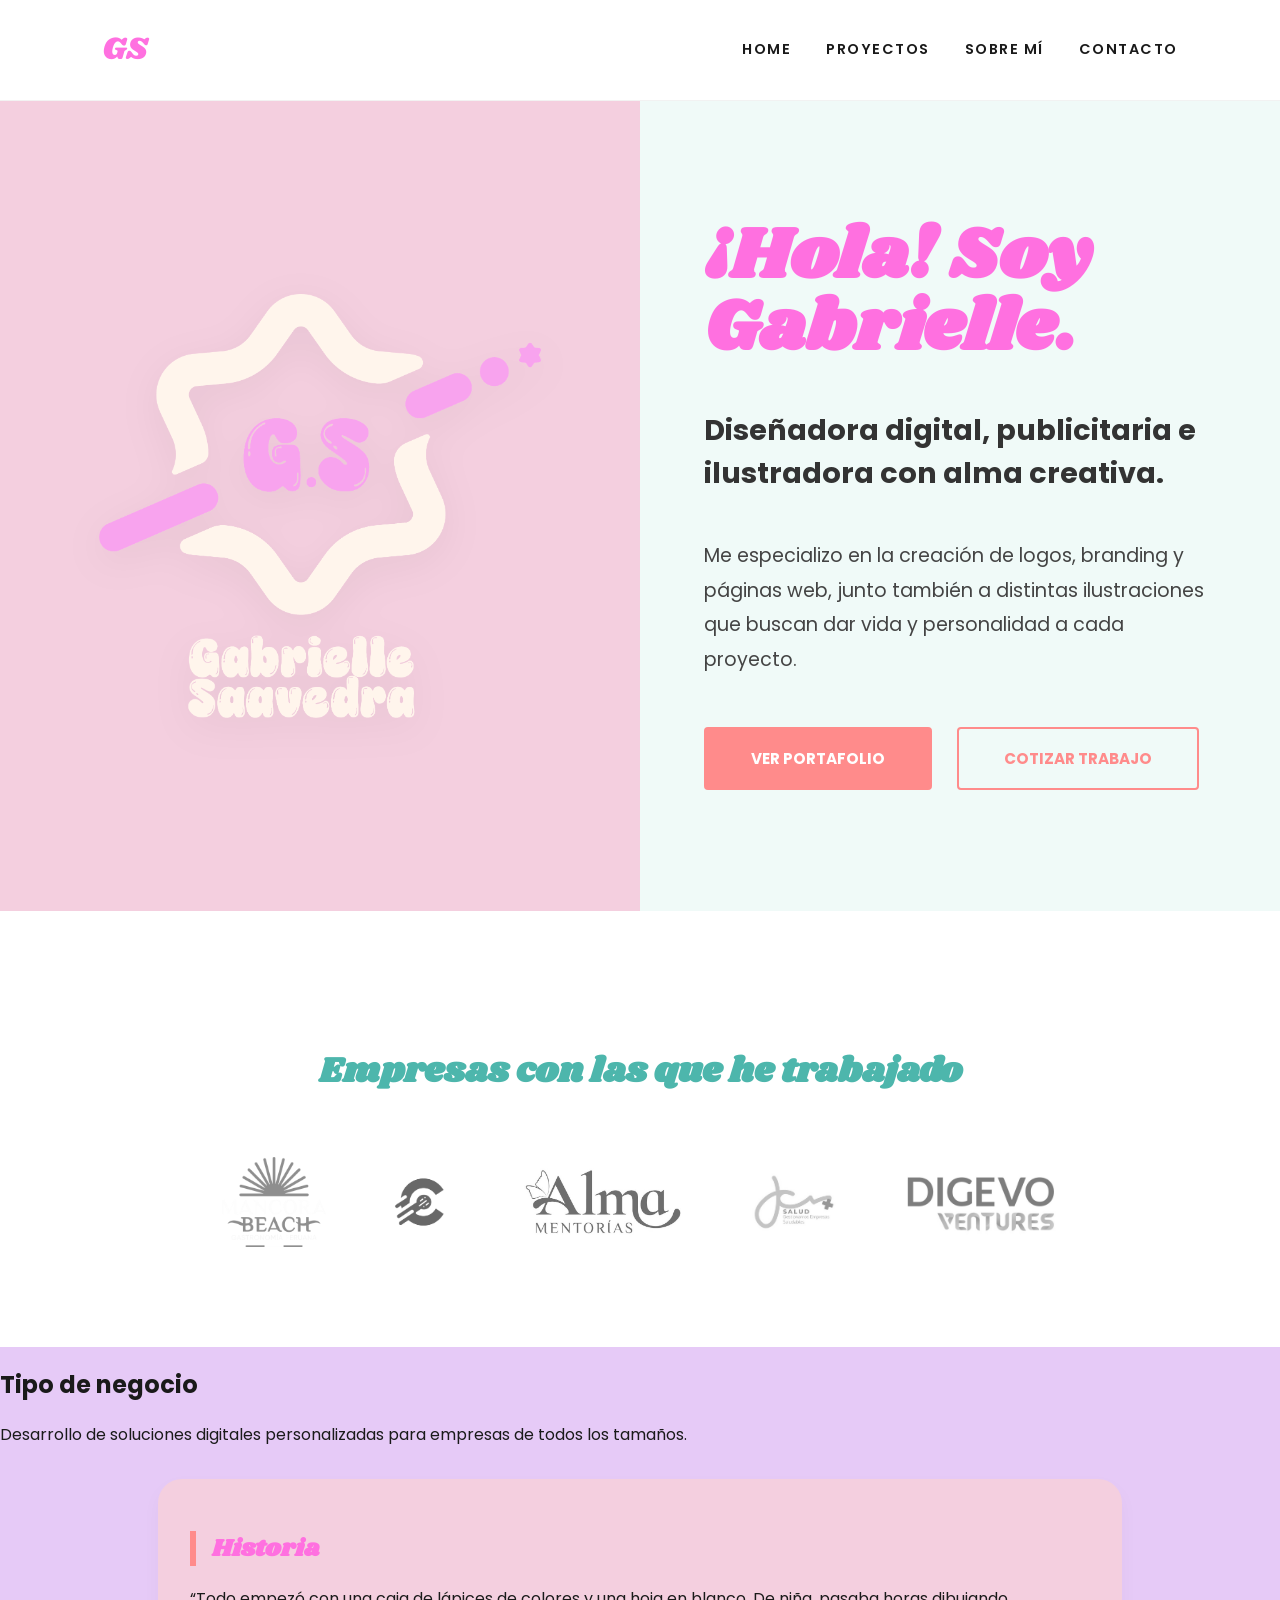
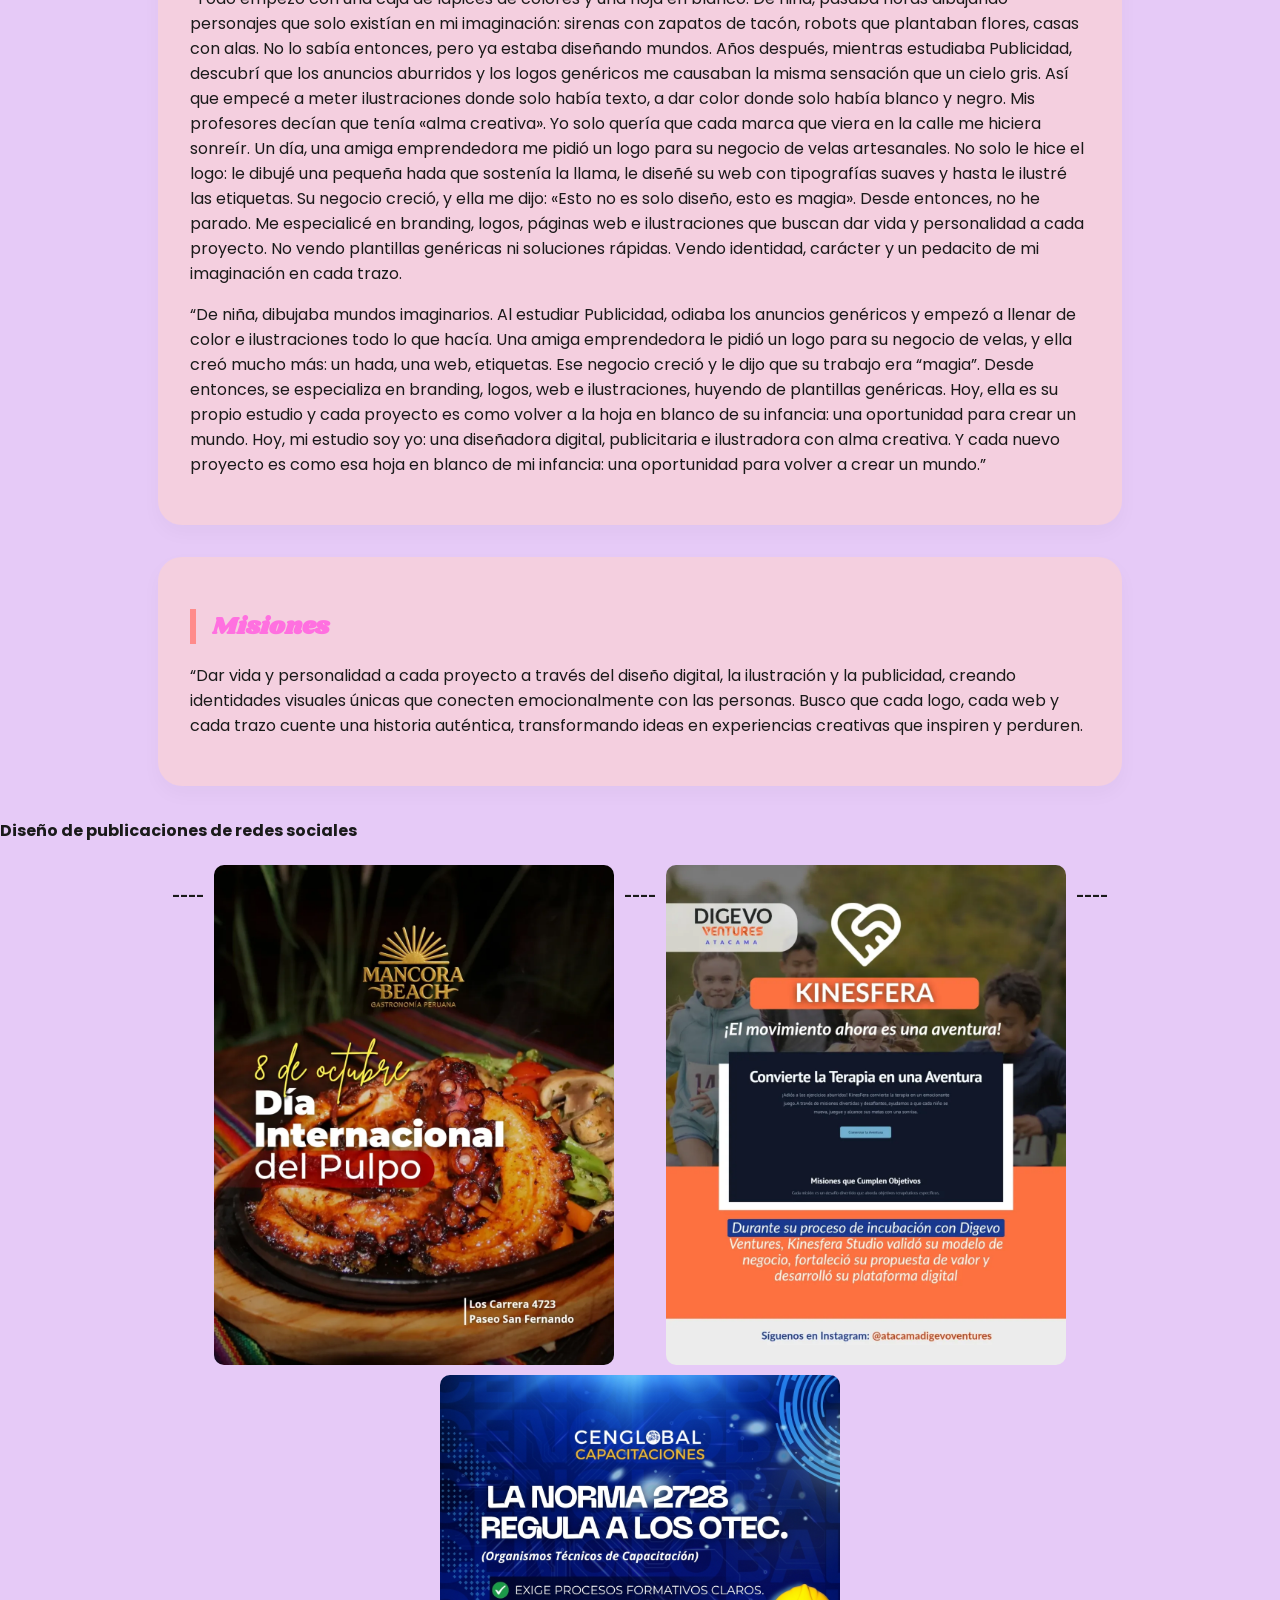
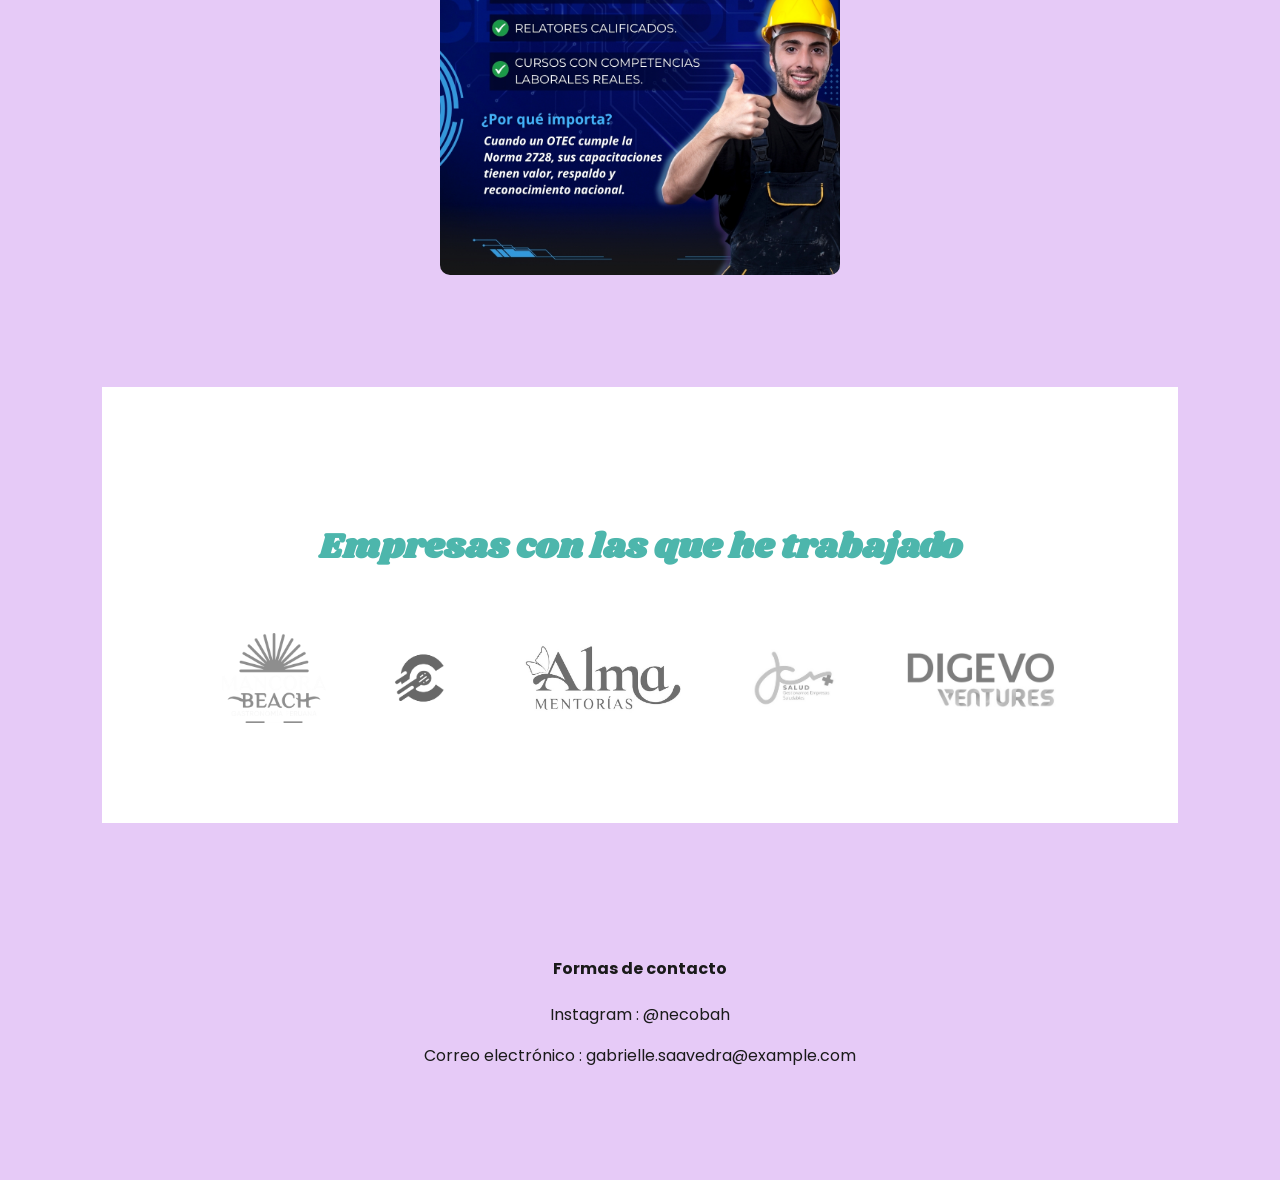
==== Pagina web Gabrielle/index.html @ b195f693 "Update index.html for portfolio website" ====
<!DOCTYPE html>
<html lang="es">
<head>
    <meta charset="UTF-8"> <meta name="viewport" content="width=device-width, initial-scale=1.0"> <title>Gabrielle Saavedra | Portfolio Profesional</title>
    <link href="https://fonts.googleapis.com/css2?family=Poppins:wght@300;400;600;700&family=Shrikhand&display=swap" rel="stylesheet">
    <link rel="stylesheet" href="style.css"> </head>
<body>

    <nav> <div style="font-family: 'Shrikhand'; font-size: 2rem; color: var(--rosa-fuerte);">GS</div>
        <ul class="nav-links"> <li><a href="#">Home</a></li>
            <li><a href="#">Proyectos</a></li>
            <li><a href="#">Sobre mí</a></li>
            <li><a href="#">Contacto</a></li>
        </ul>
    </nav>

    <section class="hero"> <div class="hero-image">
            <img src="logo gabrielle.png" alt="Logo Gabrielle Saavedra">
        </div>
        <div class="hero-text">
            <h1>¡Hola! Soy Gabrielle.</h1>
            <h2>Diseñadora digital, publicitaria e ilustradora con alma creativa.</h2>
            <p>
                Me especializo en la creación de logos, branding y páginas web, junto también a distintas ilustraciones que buscan dar vida y personalidad a cada proyecto.
            </p>
            <div class="btn-group"> <a href="#" class="btn btn-primary">Ver Portafolio</a>
                <a href="#" class="btn btn-secondary">Cotizar Trabajo</a>
            </div>
        </div>
    </section>

    <section class="partners"> <h3>Empresas con las que he trabajado</h3>
        <div class="partners-grid">
            <img src="gastro peru.png" alt="Gastro Perú">
            <img src="c.png" alt="Logo C">
            <img src="alma.jpg" alt="Alma Mentorías">
            
            <img src="jcm.jpg" alt="JCM Salud">
            <img src="digevo.jpg" alt="Digevo Ventures">
        </div>
    </section>

</body>

<header> <section class="banner">

        <h1>Tipo de negocio</h1>

        <p>Desarrollo de soluciones digitales personalizadas para empresas de todos los tamaños.</p>

    </section>
<main> <section class="contenido">

        <article class="Historia"> <h2>Historia</h2>

            <p>“Todo empezó con una caja de lápices de colores y una hoja en blanco. De niña, pasaba horas dibujando personajes que solo existían en mi imaginación: sirenas con zapatos de tacón, robots que plantaban flores, casas con alas. No lo sabía entonces, pero ya estaba diseñando mundos.
            Años después, mientras estudiaba Publicidad, descubrí que los anuncios aburridos y los logos genéricos me causaban la misma sensación que un cielo gris. Así que empecé a meter ilustraciones donde solo había texto, a dar color donde solo había blanco y negro. Mis profesores decían que tenía «alma creativa». Yo solo quería que cada marca que viera en la calle me hiciera sonreír.
            Un día, una amiga emprendedora me pidió un logo para su negocio de velas artesanales. No solo le hice el logo: le dibujé una pequeña hada que sostenía la llama, le diseñé su web con tipografías suaves y hasta le ilustré las etiquetas. Su negocio creció, y ella me dijo: «Esto no es solo diseño, esto es magia».
            Desde entonces, no he parado. Me especialicé en branding, logos, páginas web e ilustraciones que buscan dar vida y personalidad a cada proyecto. No vendo plantillas genéricas ni soluciones rápidas. Vendo identidad, carácter y un pedacito de mi imaginación en cada trazo.
            <p>“De niña, dibujaba mundos imaginarios. Al estudiar Publicidad, odiaba los anuncios genéricos y empezó a llenar de color e ilustraciones todo lo que hacía. Una amiga emprendedora le pidió un logo para su negocio de velas, y ella creó mucho más: un hada, una web, etiquetas. Ese negocio creció y le dijo que su trabajo era “magia”. Desde entonces, se especializa en branding, logos, web e ilustraciones, huyendo de plantillas genéricas. Hoy, ella es su propio estudio y cada proyecto es como volver a la hoja en blanco de su infancia: una oportunidad para crear un mundo.
            Hoy, mi estudio soy yo: una diseñadora digital, publicitaria e ilustradora con alma creativa. Y cada nuevo proyecto es como esa hoja en blanco de mi infancia: una oportunidad para volver a crear un mundo.”</p>


        </article>

        <article class="mision"> <h2>Misiones</h2>

            <p>“Dar vida y personalidad a cada proyecto a través del diseño digital, la ilustración y la publicidad, creando identidades visuales únicas que conecten emocionalmente con las personas. Busco que cada logo, cada web y cada trazo cuente una historia auténtica, transformando ideas en experiencias creativas que inspiren y perduren.</p>

        </article>

    </section>
    
</header>

<main> <section class="productos">
            <h4>Diseño de publicaciones de redes sociales</h4>
        <section class="logos"> <h5>----</h5>
            <img src="Pulpo.jpg" alt="promocion de pulpo">
            <h5>----</h5>
            <img src="kinesfera.jpg" alt="motivar al movimeinto fisico  ">
            <h5>----</h5>
            <img src="norma 27 28.jpg" alt="lña norma 27 28 regula a los OTC">
        </section>

</main>

<footer> <section class="partners"> <h3>Empresas con las que he trabajado</h3>
        <div class="partners-grid">
            <img src="gastro peru.png" alt="Gastro Perú">
            <img src="c.png" alt="Logo C">
            <img src="alma.jpg" alt="Alma Mentorías">
            
            <img src="jcm.jpg" alt="JCM Salud">
            <img src="digevo.jpg" alt="Digevo Ventures">
        </div>
    </section>

</main>


<footer> <section class="Contactos">

        <h4>Formas de contacto</h4>

        <p>Instagram : @necobah</p>

        <p>Correo electrónico : gabrielle.saavedra@example.com</p>
    </section>
</footer>
</html>
---- Pagina web Gabrielle/style.css ----
:root {
    /* Variables para los colores del sitio. Se usan para no andar copiando y pegando el código HEX a cada rato */
    --rosa-fondo-logo: #f4cfdf; 
    --menta-fondo-texto: #f0faf8; 
    --rosa-fuerte: #ff70e0;
    --coral-boton: #ff8b8b;
    --texto-principal: #1a1a1a;
}

body {
    font-family: 'Poppins', sans-serif;
    margin: 0; /* Limpia los espacios que el navegador mete por defecto en los bordes */
    padding: 0;
    background-color: hsl(277 73 88); /* Color base de la página (un lila suave) */
    color: var(--texto-principal);
    overflow-x: hidden; /* Evita que aparezca la barra de desplazamiento horizontal si algo se desborda */
}

nav {
    display: flex;
    justify-content: space-between; /* Separa el logo de los links (uno a cada punta) */
    align-items: center;
    padding: 25px 8%;
    background-color: white;
    position: sticky; /* Hace que el menú se quede fijo arriba aunque se haga scroll */
    top: 0;
    z-index: 1000; /* Prioridad alta para que el menú siempre esté al frente */
    border-bottom: 1px solid rgba(0,0,0,0.05); /* Línea muy finita para marcar el final del menú */
}

.nav-links {
    display: flex;
    gap: 35px; /* Espacio entre cada opción del menú */
    list-style: none; /* Quita los círculos de la lista */
    font-size: 0.9rem;
    font-weight: 600;
    text-transform: uppercase; /* Todo en mayúsculas para que resalte más */
    letter-spacing: 1.5px;
}

.nav-links a {
    text-decoration: none; /* Quita el subrayado azul típico de los enlaces */
    color: var(--texto-principal);
    transition: 0.3s; /* Tiempo de respuesta para que el cambio de color sea fluido */
}

.nav-links a:hover {
    color: var(--rosa-fuerte); /* Cambio de color cuando se pasa el cursor encima */
}

/* --- SECCIÓN HERO (PORTADA PRINCIPAL) --- */
.hero {
    display: grid;
    grid-template-columns: 1fr 1fr; /* Divide la pantalla en dos columnas exactas */
    min-height: 90vh; /* Ocupa casi todo el alto de la pantalla */
    align-items: stretch;
}

.hero-image {
    background-color: var(--rosa-fondo-logo);
    display: flex;
    justify-content: center;
    align-items: center;
    padding: 60px;
}

.hero-image img {
    width: 85%;
    max-width: 650px; 
    height: auto;
    filter: drop-shadow(0 10px 20px rgba(0,0,0,0.05)); /* Sombra para que la imagen no se vea plana */
    animation: heroSlide 1.5s ease-out; /* Llama a la animación de entrada definida abajo */
}

.hero-text {
    padding: 100px 10%; 
    background-color: var(--menta-fondo-texto);
    display: flex;
    flex-direction: column;
    justify-content: center; /* Centrado vertical del texto de presentación */
}

.hero-text h1 {
    font-family: 'Shrikhand', cursive;
    color: var(--rosa-fuerte);
    font-size: 4.5rem; 
    margin: 0 0 20px 0;
    line-height: 1;
}

.hero-text h2 {
    font-size: 1.8rem;
    font-weight: 700;
    margin-bottom: 25px;
    color: #333;
}

.hero-text p {
    font-size: 1.2rem;
    line-height: 1.8; /* Mejora la lectura dejando más espacio entre renglones */
    color: #444;
    margin-bottom: 50px;
}

/* --- ESTILOS DE LOS BOTONES --- */
.btn-group {
    display: flex;
    gap: 25px; /* Espaciado entre los botones de portafolio y cotización */
}

.btn {
    padding: 18px 45px;
    text-decoration: none;
    font-weight: 700;
    border-radius: 4px;
    transition: all 0.4s ease; /* Transición para que el efecto hover no sea brusco */
    text-transform: uppercase;
    font-size: 0.95rem;
    text-align: center;
}

.btn-primary {
    background-color: var(--coral-boton);
    color: white;
    border: 2px solid var(--coral-boton);
}

.btn-primary:hover {
    background-color: transparent; /* El fondo se quita al pasar el mouse */
    color: var(--coral-boton);
    transform: translateY(-5px); /* Pequeño desplazamiento hacia arriba */
}

.btn-secondary {
    border: 2px solid var(--coral-boton);
    color: var(--coral-boton);
}

.btn-secondary:hover {
    background-color: var(--coral-boton);
    color: white;
    transform: translateY(-5px);
}

/* --- SECCIÓN DE CLIENTES / PARTNERS --- */
.partners {
    padding: 100px 8%;
    background-color: white;
    text-align: center;
}

.partners h3 {
    font-family: 'Shrikhand', cursive;
    color: #4db6ac; 
    font-size: 2.2rem;
    margin-bottom: 60px;
}

.partners-grid {
    display: flex;
    justify-content: center;
    align-items: center;
    gap: 60px; 
    flex-wrap: wrap; /* Permite que los logos se acomoden si la pantalla se achica */
}

.partners-grid img {
    max-width: 180px; 
    max-height: 90px; 
    object-fit: contain; /* Evita que los logos se deformen al ajustar el tamaño */
    filter: grayscale(100%) opacity(0.6); /* Estilo minimalista en blanco y negro */
    transition: all 0.4s ease;
    mix-blend-mode: multiply; /* Ayuda a que el fondo blanco de los logos JPG desaparezca */
}

.partners-grid img:hover {
    filter: grayscale(0%) opacity(1); /* Muestra el color original del logo al pasar el mouse */
    transform: scale(1.1); /* Efecto de zoom ligero */
}

/* Definición de la animación de entrada para la imagen principal */
@keyframes heroSlide {
    from { opacity: 0; transform: translateX(-30px); }
    to { opacity: 1; transform: translateX(0); }
}

/* Ajustes de diseño para pantallas pequeñas (Tablets y Celulares) */
@media (max-width: 1100px) {
    .hero { 
        grid-template-columns: 1fr; /* Cambia a una sola columna */
    }
    .hero-text { 
        text-align: center; 
        padding: 80px 5%; 
        align-items: center; /* Centra todo el texto y botones en móvil */
    }
    .btn-group { 
        flex-direction: column; /* Apila los botones uno sobre otro */
        width: 100%; 
    }
}

main { 
    background-color: hsl(277 73 88);
}

.Historia, .mision {
    background-color: var(--rosa-fondo-logo); 
    border-radius: 24px;
    padding: 2rem;
    margin: 2rem auto;
    max-width: 900px;
    box-shadow: 0 8px 20px rgba(0,0,0,0.03);
}

.Historia h2, .mision h2 {
    font-family: 'Shrikhand', cursive;
    color: var(--rosa-fuerte);
    border-left: 6px solid var(--coral-boton); /* Marca visual al lado del título */
    padding-left: 1rem;
}

.logos {
  display: flex;
  gap: 10px;
  justify-content: center;
  flex-wrap: wrap; /* Asegura que la galería de trabajos sea responsiva */
}

.logos img {
  width: 400px;
  height: auto;
  border-radius: 10px;
}

footer {
  padding: 3rem 8%;
  margin-top: 4rem;
  text-align: center;
}
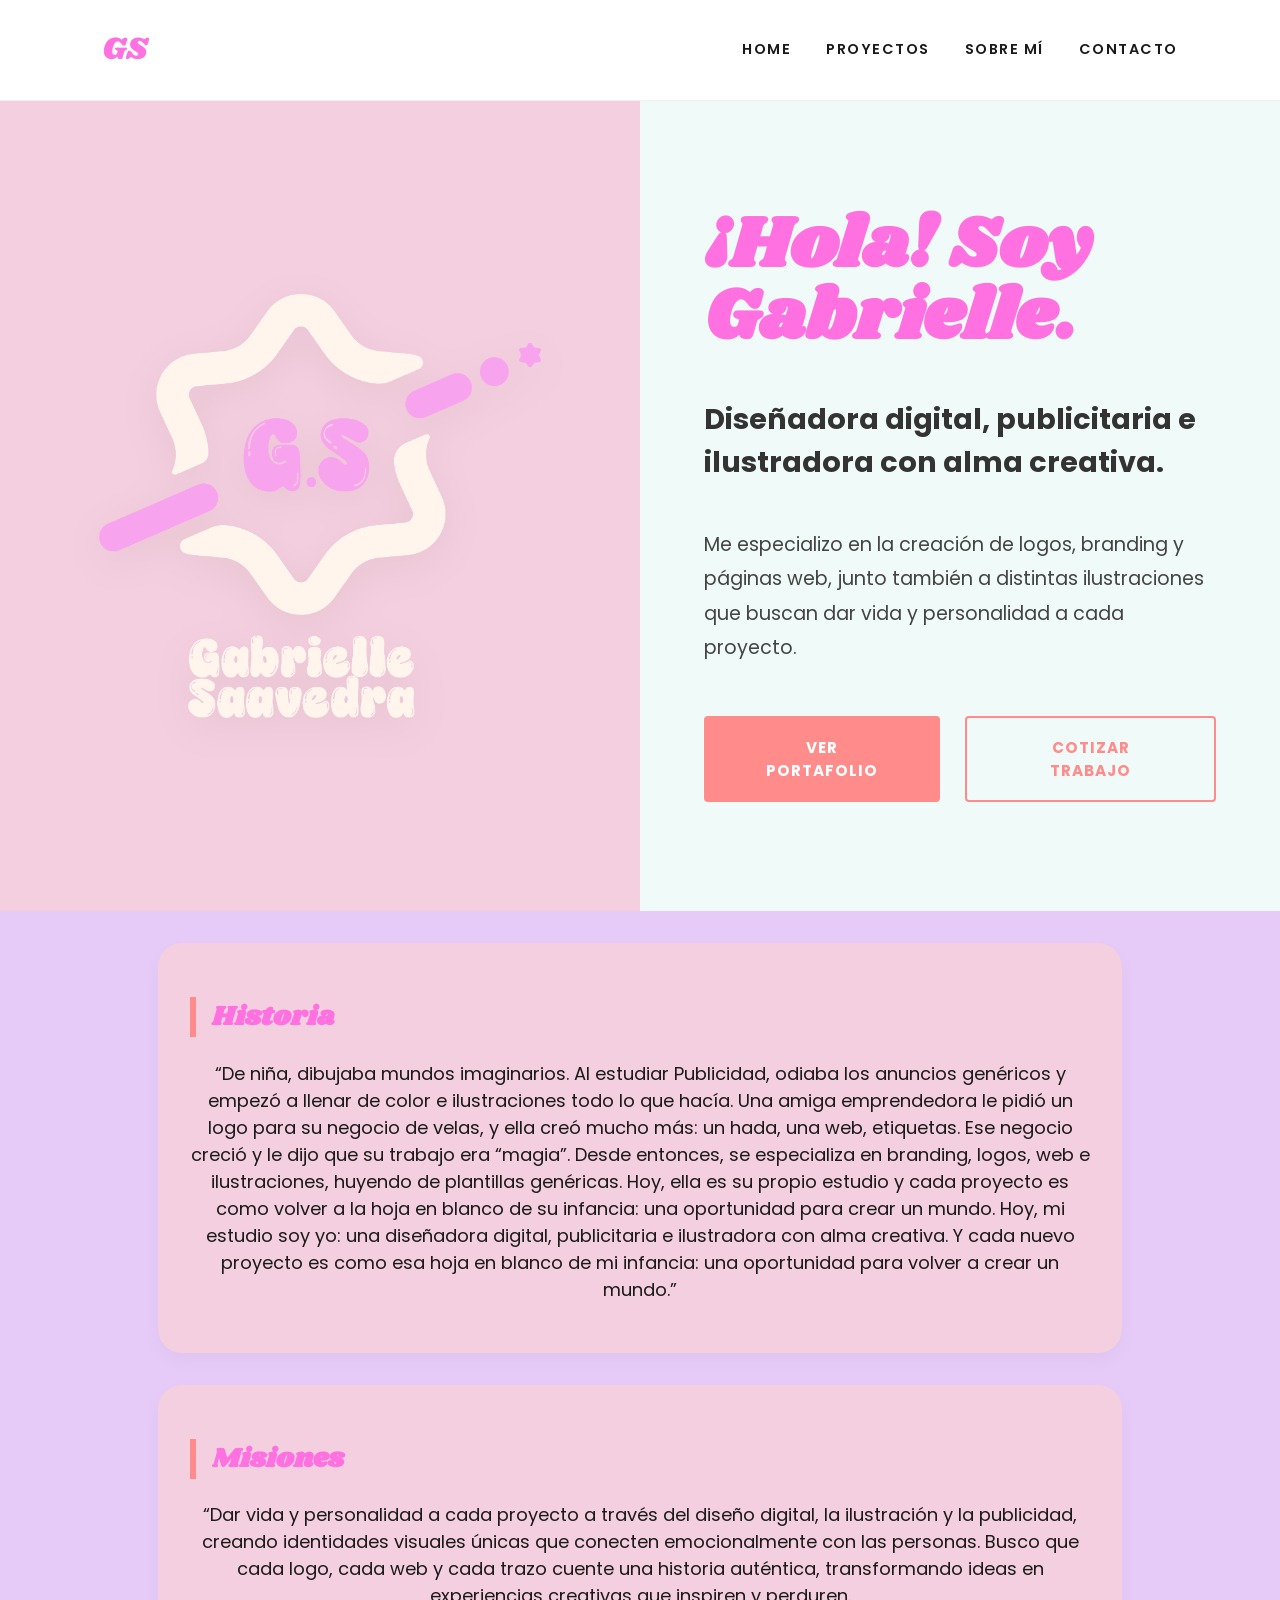
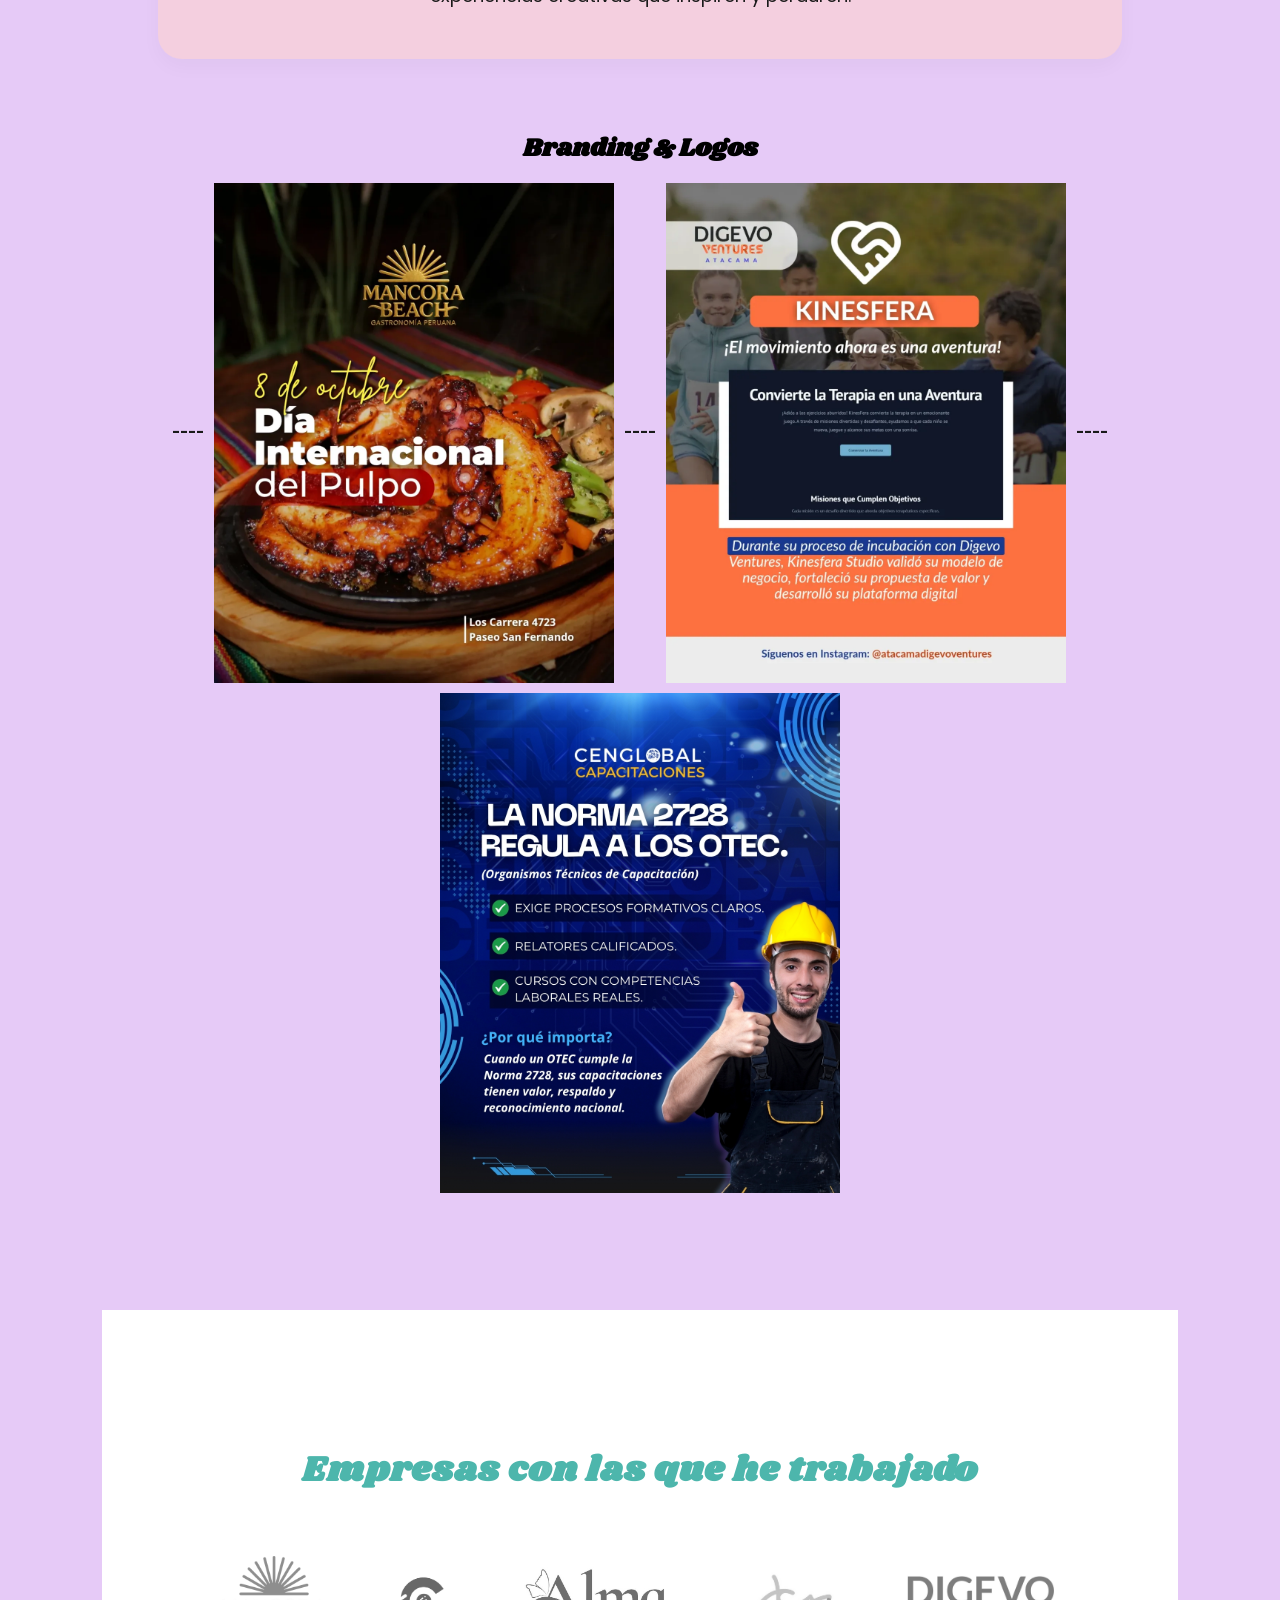
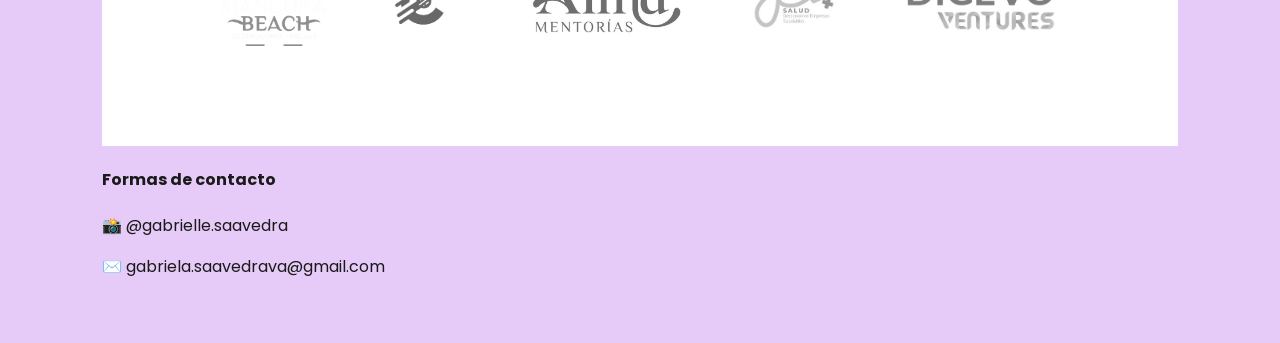
==== commit e00e6bd0: "Index bien enviado" ====
--- a/Pagina web Gabrielle/index.html
+++ b/Pagina web Gabrielle/index.html
@@ -1,20 +1,27 @@
 <!DOCTYPE html>
 <html lang="es">
 <head>
-    <meta charset="UTF-8"> <meta name="viewport" content="width=device-width, initial-scale=1.0"> <title>Gabrielle Saavedra | Portfolio Profesional</title>
+    <meta charset="UTF-8">
+    <meta name="viewport" content="width=device-width, initial-scale=1.0">
+    <title>Gabrielle Saavedra | Portfolio Profesional</title>
     <link href="https://fonts.googleapis.com/css2?family=Poppins:wght@300;400;600;700&family=Shrikhand&display=swap" rel="stylesheet">
-    <link rel="stylesheet" href="style.css"> </head>
+    <link rel="stylesheet" href="style.css">
+    
+</head>
 <body>
 
-    <nav> <div style="font-family: 'Shrikhand'; font-size: 2rem; color: var(--rosa-fuerte);">GS</div>
-        <ul class="nav-links"> <li><a href="#">Home</a></li>
+    <nav>
+        <div style="font-family: 'Shrikhand'; font-size: 2rem; color: var(--rosa-fuerte);">GS</div>
+        <ul class="nav-links">
+            <li><a href="#">Home</a></li>
             <li><a href="#">Proyectos</a></li>
             <li><a href="#">Sobre mí</a></li>
             <li><a href="#">Contacto</a></li>
         </ul>
     </nav>
 
-    <section class="hero"> <div class="hero-image">
+    <section class="hero">
+        <div class="hero-image">
             <img src="logo gabrielle.png" alt="Logo Gabrielle Saavedra">
         </div>
         <div class="hero-text">
@@ -23,13 +30,52 @@
             <p>
                 Me especializo en la creación de logos, branding y páginas web, junto también a distintas ilustraciones que buscan dar vida y personalidad a cada proyecto.
             </p>
-            <div class="btn-group"> <a href="#" class="btn btn-primary">Ver Portafolio</a>
+            <div class="btn-group">
+                <a href="#" class="btn btn-primary">Ver Portafolio</a>
                 <a href="#" class="btn btn-secondary">Cotizar Trabajo</a>
             </div>
         </div>
     </section>
 
-    <section class="partners"> <h3>Empresas con las que he trabajado</h3>
+</body>
+
+<main>
+
+    <section class="contenido">
+
+        <article class="Historia">
+            <h2>Historia</h2>
+            <p>“De niña, dibujaba mundos imaginarios. Al estudiar Publicidad, odiaba los anuncios genéricos y empezó a llenar de color e ilustraciones todo lo que hacía. Una amiga emprendedora le pidió un logo para su negocio de velas, y ella creó mucho más: un hada, una web, etiquetas. Ese negocio creció y le dijo que su trabajo era “magia”. Desde entonces, se especializa en branding, logos, web e ilustraciones, huyendo de plantillas genéricas. Hoy, ella es su propio estudio y cada proyecto es como volver a la hoja en blanco de su infancia: una oportunidad para crear un mundo.
+            Hoy, mi estudio soy yo: una diseñadora digital, publicitaria e ilustradora con alma creativa. Y cada nuevo proyecto es como esa hoja en blanco de mi infancia: una oportunidad para volver a crear un mundo.”</p>
+        </article>
+
+        <article class="mision">
+            <h2>Misiones</h2>
+            <p>“Dar vida y personalidad a cada proyecto a través del diseño digital, la ilustración y la publicidad, creando identidades visuales únicas que conecten emocionalmente con las personas. Busco que cada logo, cada web y cada trazo cuente una historia auténtica, transformando ideas en experiencias creativas que inspiren y perduren.</p>
+        </article>
+
+    </section>
+
+    <section class="productos">
+            <h4>Branding & Logos</h4>
+        <section class="logos">
+            <h5>----</h5>
+            <img src="Pulpo.jpg" alt="promocion de pulpo">
+            <h5>----</h5>
+            <img src="kinesfera.jpg" alt="motivar al movimeinto fisico  ">
+            <h5>----</h5>
+            <img src="norma 27 28.jpg" alt="lña norma 27 28 regula a los OTC">
+        </section>
+
+        
+    </div>
+
+</main>
+
+
+<footer>
+    <section class="partners">
+        <h3>Empresas con las que he trabajado</h3>
         <div class="partners-grid">
             <img src="gastro peru.png" alt="Gastro Perú">
             <img src="c.png" alt="Logo C">
@@ -40,72 +86,11 @@
         </div>
     </section>
 
-</body>
 
-<header> <section class="banner">
-
-        <h1>Tipo de negocio</h1>
-
-        <p>Desarrollo de soluciones digitales personalizadas para empresas de todos los tamaños.</p>
-
-    </section>
-<main> <section class="contenido">
-
-        <article class="Historia"> <h2>Historia</h2>
-
-            <p>“Todo empezó con una caja de lápices de colores y una hoja en blanco. De niña, pasaba horas dibujando personajes que solo existían en mi imaginación: sirenas con zapatos de tacón, robots que plantaban flores, casas con alas. No lo sabía entonces, pero ya estaba diseñando mundos.
-            Años después, mientras estudiaba Publicidad, descubrí que los anuncios aburridos y los logos genéricos me causaban la misma sensación que un cielo gris. Así que empecé a meter ilustraciones donde solo había texto, a dar color donde solo había blanco y negro. Mis profesores decían que tenía «alma creativa». Yo solo quería que cada marca que viera en la calle me hiciera sonreír.
-            Un día, una amiga emprendedora me pidió un logo para su negocio de velas artesanales. No solo le hice el logo: le dibujé una pequeña hada que sostenía la llama, le diseñé su web con tipografías suaves y hasta le ilustré las etiquetas. Su negocio creció, y ella me dijo: «Esto no es solo diseño, esto es magia».
-            Desde entonces, no he parado. Me especialicé en branding, logos, páginas web e ilustraciones que buscan dar vida y personalidad a cada proyecto. No vendo plantillas genéricas ni soluciones rápidas. Vendo identidad, carácter y un pedacito de mi imaginación en cada trazo.
-            <p>“De niña, dibujaba mundos imaginarios. Al estudiar Publicidad, odiaba los anuncios genéricos y empezó a llenar de color e ilustraciones todo lo que hacía. Una amiga emprendedora le pidió un logo para su negocio de velas, y ella creó mucho más: un hada, una web, etiquetas. Ese negocio creció y le dijo que su trabajo era “magia”. Desde entonces, se especializa en branding, logos, web e ilustraciones, huyendo de plantillas genéricas. Hoy, ella es su propio estudio y cada proyecto es como volver a la hoja en blanco de su infancia: una oportunidad para crear un mundo.
-            Hoy, mi estudio soy yo: una diseñadora digital, publicitaria e ilustradora con alma creativa. Y cada nuevo proyecto es como esa hoja en blanco de mi infancia: una oportunidad para volver a crear un mundo.”</p>
-
-
-        </article>
-
-        <article class="mision"> <h2>Misiones</h2>
-
-            <p>“Dar vida y personalidad a cada proyecto a través del diseño digital, la ilustración y la publicidad, creando identidades visuales únicas que conecten emocionalmente con las personas. Busco que cada logo, cada web y cada trazo cuente una historia auténtica, transformando ideas en experiencias creativas que inspiren y perduren.</p>
-
-        </article>
-
-    </section>
-    
-</header>
-
-<main> <section class="productos">
-            <h4>Diseño de publicaciones de redes sociales</h4>
-        <section class="logos"> <h5>----</h5>
-            <img src="Pulpo.jpg" alt="promocion de pulpo">
-            <h5>----</h5>
-            <img src="kinesfera.jpg" alt="motivar al movimeinto fisico  ">
-            <h5>----</h5>
-            <img src="norma 27 28.jpg" alt="lña norma 27 28 regula a los OTC">
-        </section>
-
-</main>
-
-<footer> <section class="partners"> <h3>Empresas con las que he trabajado</h3>
-        <div class="partners-grid">
-            <img src="gastro peru.png" alt="Gastro Perú">
-            <img src="c.png" alt="Logo C">
-            <img src="alma.jpg" alt="Alma Mentorías">
-            
-            <img src="jcm.jpg" alt="JCM Salud">
-            <img src="digevo.jpg" alt="Digevo Ventures">
-        </div>
-    </section>
-
-</main>
-
-
-<footer> <section class="Contactos">
-
+    <section class="Contactos">
         <h4>Formas de contacto</h4>
-
-        <p>Instagram : @necobah</p>
-
-        <p>Correo electrónico : gabrielle.saavedra@example.com</p>
+        <p>📸 @gabrielle.saavedra</p>
+        <p>✉️ gabriela.saavedrava@gmail.com</p>
     </section>
 </footer>
 </html>
--- a/Pagina web Gabrielle/style.css
+++ b/Pagina web Gabrielle/style.css
@@ -1,5 +1,4 @@
 :root {
-    /* Variables para los colores del sitio. Se usan para no andar copiando y pegando el código HEX a cada rato */
     --rosa-fondo-logo: #f4cfdf; 
     --menta-fondo-texto: #f0faf8; 
     --rosa-fuerte: #ff70e0;
@@ -9,50 +8,51 @@
 
 body {
     font-family: 'Poppins', sans-serif;
-    margin: 0; /* Limpia los espacios que el navegador mete por defecto en los bordes */
+    margin: 0;
     padding: 0;
-    background-color: hsl(277 73 88); /* Color base de la página (un lila suave) */
+    background-color: hsl(277 73 88);
     color: var(--texto-principal);
-    overflow-x: hidden; /* Evita que aparezca la barra de desplazamiento horizontal si algo se desborda */
-}
+    overflow-x: hidden;
+}
+
 
 nav {
     display: flex;
-    justify-content: space-between; /* Separa el logo de los links (uno a cada punta) */
+    justify-content: space-between;
     align-items: center;
     padding: 25px 8%;
     background-color: white;
-    position: sticky; /* Hace que el menú se quede fijo arriba aunque se haga scroll */
+    position: sticky;
     top: 0;
-    z-index: 1000; /* Prioridad alta para que el menú siempre esté al frente */
-    border-bottom: 1px solid rgba(0,0,0,0.05); /* Línea muy finita para marcar el final del menú */
+    z-index: 1000;
+    border-bottom: 1px solid rgba(0,0,0,0.05);
 }
 
 .nav-links {
     display: flex;
-    gap: 35px; /* Espacio entre cada opción del menú */
-    list-style: none; /* Quita los círculos de la lista */
+    gap: 35px;
+    list-style: none;
     font-size: 0.9rem;
     font-weight: 600;
-    text-transform: uppercase; /* Todo en mayúsculas para que resalte más */
+    text-transform: uppercase;
     letter-spacing: 1.5px;
 }
 
 .nav-links a {
-    text-decoration: none; /* Quita el subrayado azul típico de los enlaces */
+    text-decoration: none;
     color: var(--texto-principal);
-    transition: 0.3s; /* Tiempo de respuesta para que el cambio de color sea fluido */
+    transition: 0.3s;
 }
 
 .nav-links a:hover {
-    color: var(--rosa-fuerte); /* Cambio de color cuando se pasa el cursor encima */
-}
-
-/* --- SECCIÓN HERO (PORTADA PRINCIPAL) --- */
+    color: var(--rosa-fuerte);
+}
+
+/* --- SECCIÓN HERO (TAMAÑO MAX) --- */
 .hero {
     display: grid;
-    grid-template-columns: 1fr 1fr; /* Divide la pantalla en dos columnas exactas */
-    min-height: 90vh; /* Ocupa casi todo el alto de la pantalla */
+    grid-template-columns: 1fr 1fr;
+    min-height: 90vh; 
     align-items: stretch;
 }
 
@@ -62,14 +62,14 @@
     justify-content: center;
     align-items: center;
     padding: 60px;
-}
+        }
 
 .hero-image img {
     width: 85%;
     max-width: 650px; 
     height: auto;
-    filter: drop-shadow(0 10px 20px rgba(0,0,0,0.05)); /* Sombra para que la imagen no se vea plana */
-    animation: heroSlide 1.5s ease-out; /* Llama a la animación de entrada definida abajo */
+    filter: drop-shadow(0 10px 20px rgba(0,0,0,0.05));
+    animation: heroSlide 1.5s ease-out;
 }
 
 .hero-text {
@@ -77,7 +77,7 @@
     background-color: var(--menta-fondo-texto);
     display: flex;
     flex-direction: column;
-    justify-content: center; /* Centrado vertical del texto de presentación */
+    justify-content: center;
 }
 
 .hero-text h1 {
@@ -93,19 +93,21 @@
     font-weight: 700;
     margin-bottom: 25px;
     color: #333;
+    max-width: 500px;
 }
 
 .hero-text p {
     font-size: 1.2rem;
-    line-height: 1.8; /* Mejora la lectura dejando más espacio entre renglones */
+   line-height: 1.8;
     color: #444;
     margin-bottom: 50px;
-}
-
-/* --- ESTILOS DE LOS BOTONES --- */
-.btn-group {
-    display: flex;
-    gap: 25px; /* Espaciado entre los botones de portafolio y cotización */
+    max-width: 600px;
+}
+
+/* --- BOTONES --- */
+    .btn-group {
+    display: flex;
+    gap: 25px;
 }
 
 .btn {
@@ -113,9 +115,10 @@
     text-decoration: none;
     font-weight: 700;
     border-radius: 4px;
-    transition: all 0.4s ease; /* Transición para que el efecto hover no sea brusco */
+    transition: all 0.4s ease;
     text-transform: uppercase;
     font-size: 0.95rem;
+    letter-spacing: 1px;
     text-align: center;
 }
 
@@ -126,9 +129,9 @@
 }
 
 .btn-primary:hover {
-    background-color: transparent; /* El fondo se quita al pasar el mouse */
+    background-color: transparent;
     color: var(--coral-boton);
-    transform: translateY(-5px); /* Pequeño desplazamiento hacia arriba */
+    transform: translateY(-5px);
 }
 
 .btn-secondary {
@@ -142,7 +145,7 @@
     transform: translateY(-5px);
 }
 
-/* --- SECCIÓN DE CLIENTES / PARTNERS --- */
+        /* --- SECCIÓN DE LOGOS --- */
 .partners {
     padding: 100px 8%;
     background-color: white;
@@ -154,6 +157,7 @@
     color: #4db6ac; 
     font-size: 2.2rem;
     margin-bottom: 60px;
+    letter-spacing: 1px;
 }
 
 .partners-grid {
@@ -161,80 +165,113 @@
     justify-content: center;
     align-items: center;
     gap: 60px; 
-    flex-wrap: wrap; /* Permite que los logos se acomoden si la pantalla se achica */
+    flex-wrap: wrap;
 }
 
 .partners-grid img {
     max-width: 180px; 
     max-height: 90px; 
-    object-fit: contain; /* Evita que los logos se deformen al ajustar el tamaño */
-    filter: grayscale(100%) opacity(0.6); /* Estilo minimalista en blanco y negro */
+    object-fit: contain;
+    filter: grayscale(100%) opacity(0.6); 
     transition: all 0.4s ease;
-    mix-blend-mode: multiply; /* Ayuda a que el fondo blanco de los logos JPG desaparezca */
+    cursor: pointer;
+    /* Elimina el fondo blanco de los JPGs sobre fondo blanco */
+    mix-blend-mode: multiply; 
 }
 
 .partners-grid img:hover {
-    filter: grayscale(0%) opacity(1); /* Muestra el color original del logo al pasar el mouse */
-    transform: scale(1.1); /* Efecto de zoom ligero */
-}
-
-/* Definición de la animación de entrada para la imagen principal */
+    filter: grayscale(0%) opacity(1);
+    transform: scale(1.1);
+}
+
+/* Animaciones */
 @keyframes heroSlide {
     from { opacity: 0; transform: translateX(-30px); }
-    to { opacity: 1; transform: translateX(0); }
-}
-
-/* Ajustes de diseño para pantallas pequeñas (Tablets y Celulares) */
+         to { opacity: 1; transform: translateX(0); }
+}
+
+        /* Responsive */
 @media (max-width: 1100px) {
-    .hero { 
-        grid-template-columns: 1fr; /* Cambia a una sola columna */
-    }
-    .hero-text { 
-        text-align: center; 
-        padding: 80px 5%; 
-        align-items: center; /* Centra todo el texto y botones en móvil */
-    }
-    .btn-group { 
-        flex-direction: column; /* Apila los botones uno sobre otro */
-        width: 100%; 
-    }
-}
-
-main { 
-    background-color: hsl(277 73 88);
-}
-
-.Historia, .mision {
+        .hero { grid-template-columns: 1fr; }
+        .hero-text { text-align: center; padding: 80px 5%; align-items: center; }
+        .hero-text h1 { font-size: 3.5rem; }
+        .btn-group { flex-direction: column; width: 100%; }
+        .btn { width: 100%; box-sizing: border-box; }
+        }
+
+main{ 
+    background-color: hsl(277 73 88)}
+
+.Historia,.mision {
+    font-size: 18px;
     background-color: var(--rosa-fondo-logo); 
     border-radius: 24px;
     padding: 2rem;
     margin: 2rem auto;
     max-width: 900px;
     box-shadow: 0 8px 20px rgba(0,0,0,0.03);
+    text-align: center;
 }
 
 .Historia h2, .mision h2 {
+    text-align: left;
     font-family: 'Shrikhand', cursive;
     color: var(--rosa-fuerte);
-    border-left: 6px solid var(--coral-boton); /* Marca visual al lado del título */
+    border-left: 6px solid var(--coral-boton);
     padding-left: 1rem;
+}
+
+.productos {
+    background-color: hsl(277 73 88);
+    padding: 5px;
+    border: 0 solid black;
+}
+.productos h4{
+    font-family: 'Shrikhand', cursive;
+    color: black;
+    text-align: center;
+    margin-bottom: 1rem;
+    font-size: 25px;
+}
+
+.negocio{
+    background-color: hsl(277 73 88);
+    padding: 1rem;
+    border: 1px solid black;  /*borde   */
+    text-align: center;         /*alianiacion del texto */
+    border-radius: 15px;        /*radio del borde*/
+    margin: 1rem auto;  
+    max-width: 550px;
 }
 
 .logos {
   display: flex;
-  gap: 10px;
-  justify-content: center;
-  flex-wrap: wrap; /* Asegura que la galería de trabajos sea responsiva */
+  flex-direction: row;        /* ya es el valor por defecto, */
+  gap: 10px;                  /* espacio entre  la imágenes */
+  justify-content: center;    /* centrar horizontalmente */
+  align-items: center;        /* centrar verticalmente */
+  flex-wrap: wrap;            /* si no caben, bajan a otra fila  */
 }
 
 .logos img {
-  width: 400px;
-  height: auto;
-  border-radius: 10px;
+  width: 400px;               /* ajusta según necesites */
+  height: auto;               /*altura*/
+  object-fit: contain;
 }
 
 footer {
+  background-color: hsl(277 73 88); /*color del fondo*/
   padding: 3rem 8%;
   margin-top: 4rem;
-  text-align: center;
-}
+  font-size: 16px;
+}
+.footer-content {
+  display: flex;
+  justify-content: space-between;
+  flex-wrap: wrap;
+  gap: 2rem;
+}
+.contacto h4 {
+  font-family: 'Shrikhand', cursive;  /* fuente de texto */
+  color: var(--rosa-fuerte);
+}
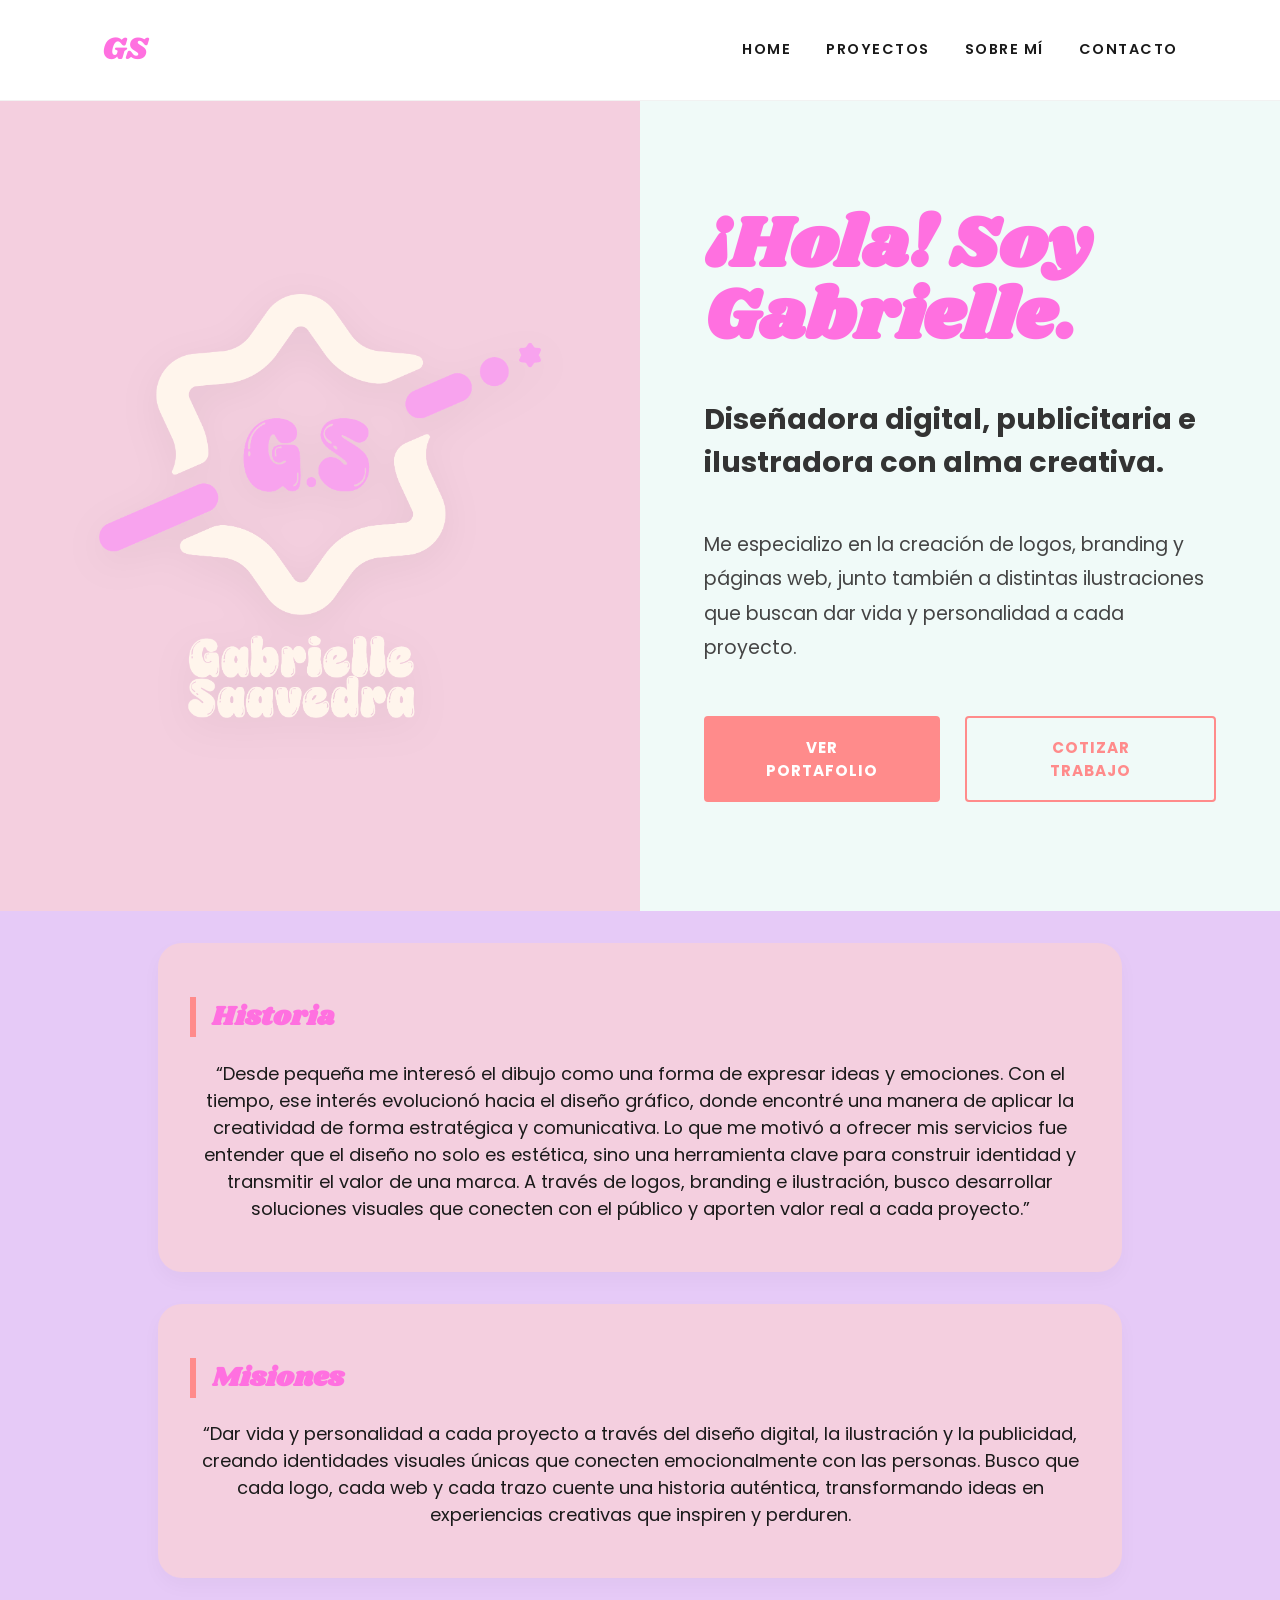
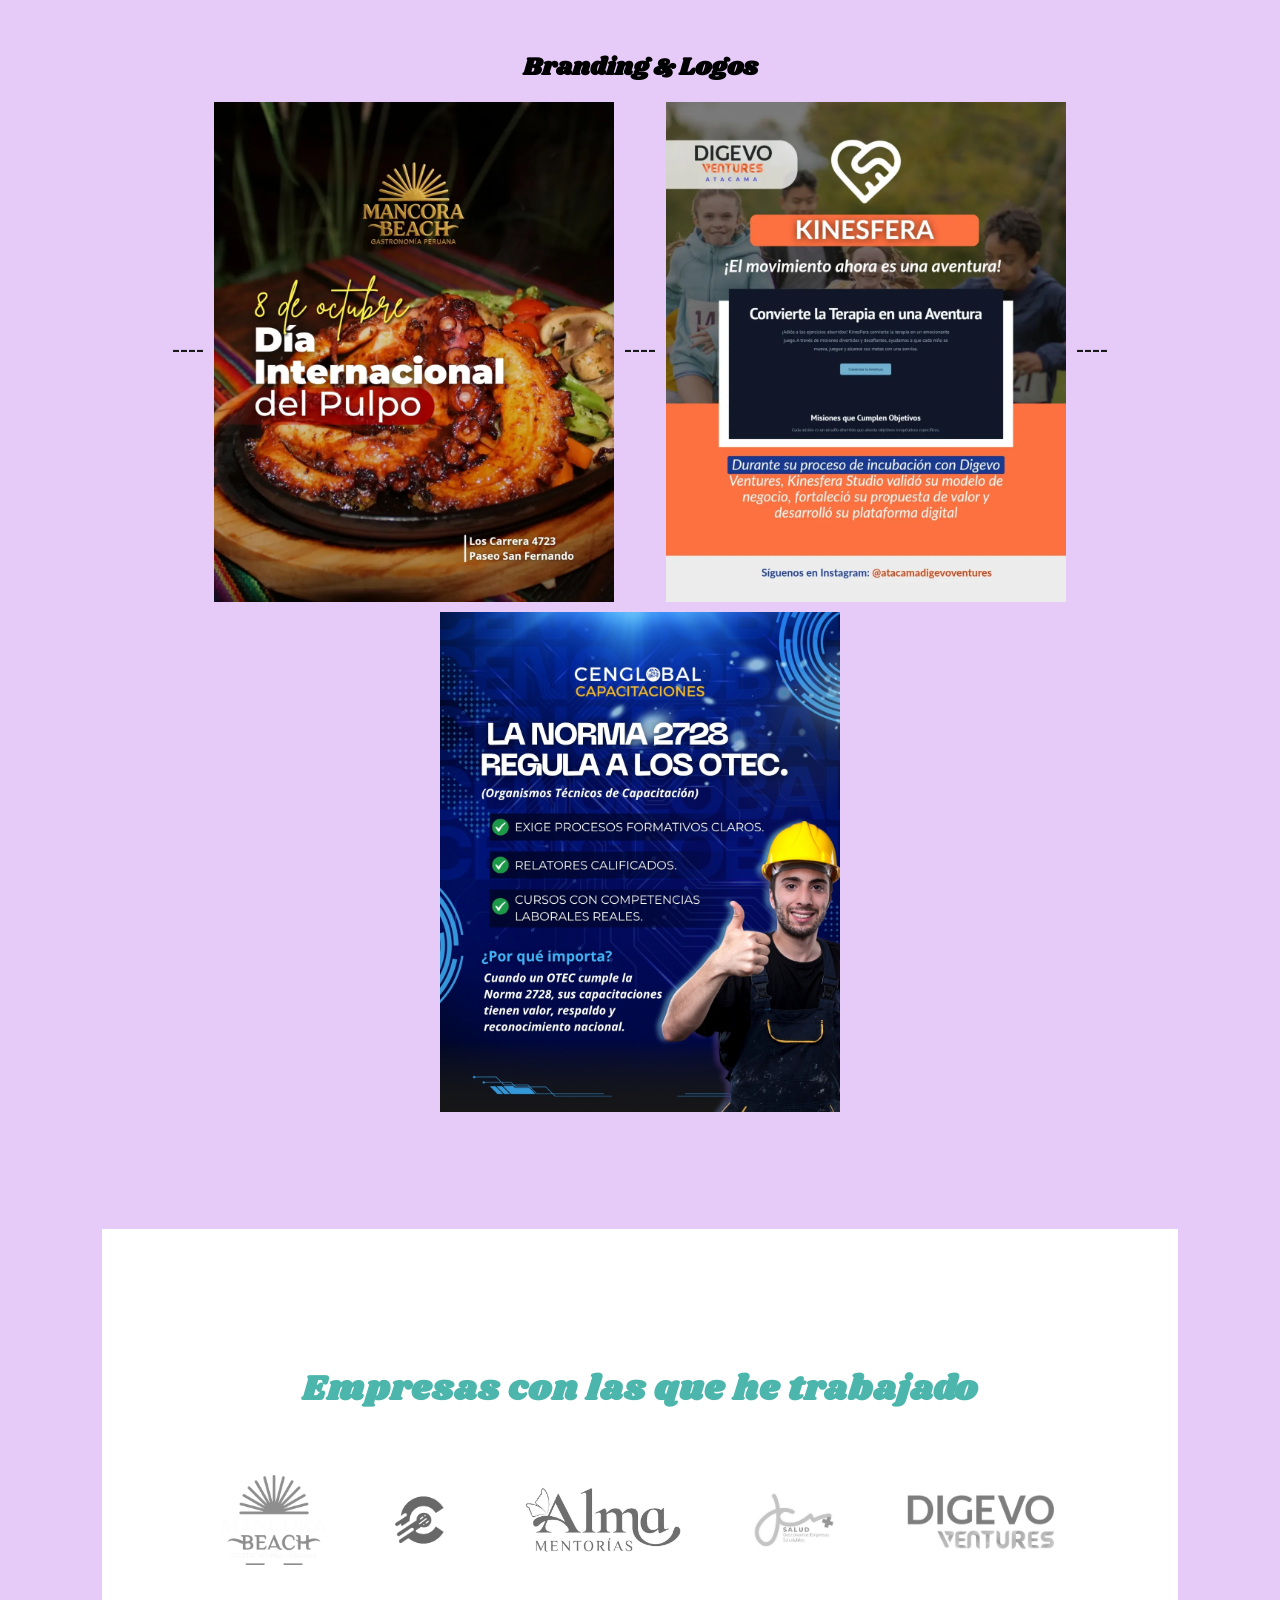
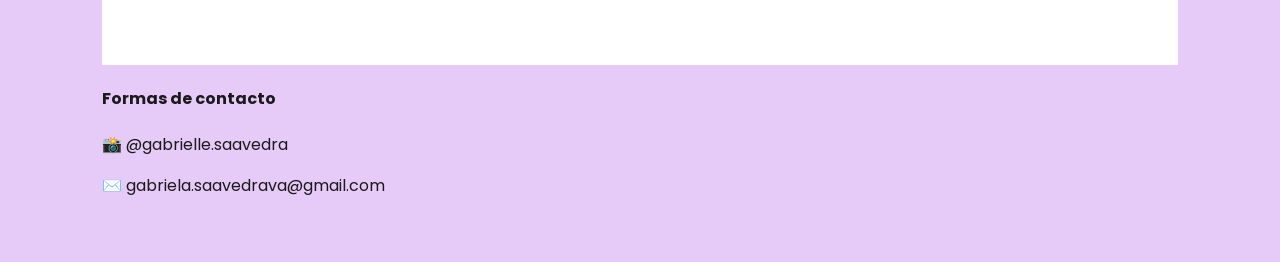
==== commit 8b499c57: "arreglar historia se agrega informacion en la historia" ====
--- a/Pagina web Gabrielle/index.html
+++ b/Pagina web Gabrielle/index.html
@@ -45,8 +45,8 @@
 
         <article class="Historia">
             <h2>Historia</h2>
-            <p>“De niña, dibujaba mundos imaginarios. Al estudiar Publicidad, odiaba los anuncios genéricos y empezó a llenar de color e ilustraciones todo lo que hacía. Una amiga emprendedora le pidió un logo para su negocio de velas, y ella creó mucho más: un hada, una web, etiquetas. Ese negocio creció y le dijo que su trabajo era “magia”. Desde entonces, se especializa en branding, logos, web e ilustraciones, huyendo de plantillas genéricas. Hoy, ella es su propio estudio y cada proyecto es como volver a la hoja en blanco de su infancia: una oportunidad para crear un mundo.
-            Hoy, mi estudio soy yo: una diseñadora digital, publicitaria e ilustradora con alma creativa. Y cada nuevo proyecto es como esa hoja en blanco de mi infancia: una oportunidad para volver a crear un mundo.”</p>
+            <p>“Desde pequeña me interesó el dibujo como una forma de expresar ideas y emociones. Con el tiempo, ese interés evolucionó hacia el diseño gráfico, donde encontré una manera de aplicar la creatividad de forma estratégica y comunicativa.
+Lo que me motivó a ofrecer mis servicios fue entender que el diseño no solo es estética, sino una herramienta clave para construir identidad y transmitir el valor de una marca. A través de logos, branding e ilustración, busco desarrollar soluciones visuales que conecten con el público y aporten valor real a cada proyecto.”</p>
         </article>
 
         <article class="mision">
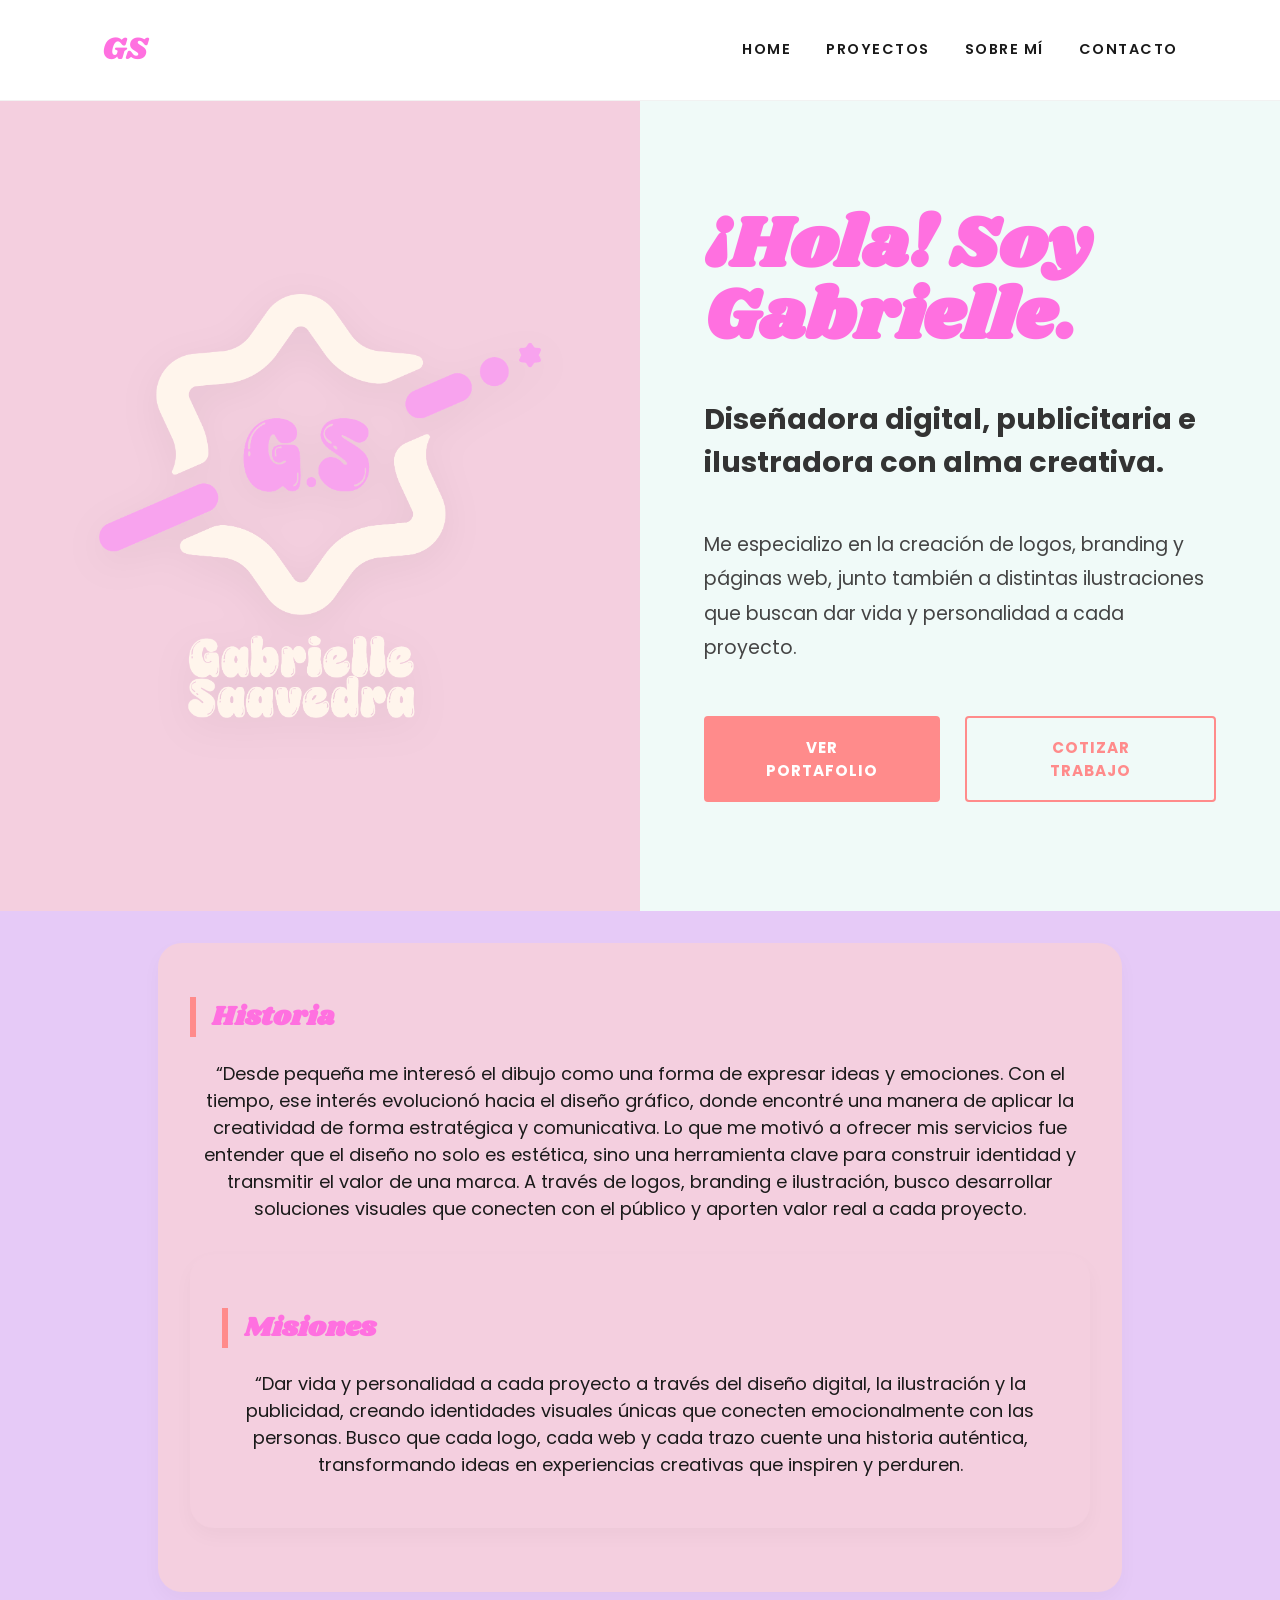
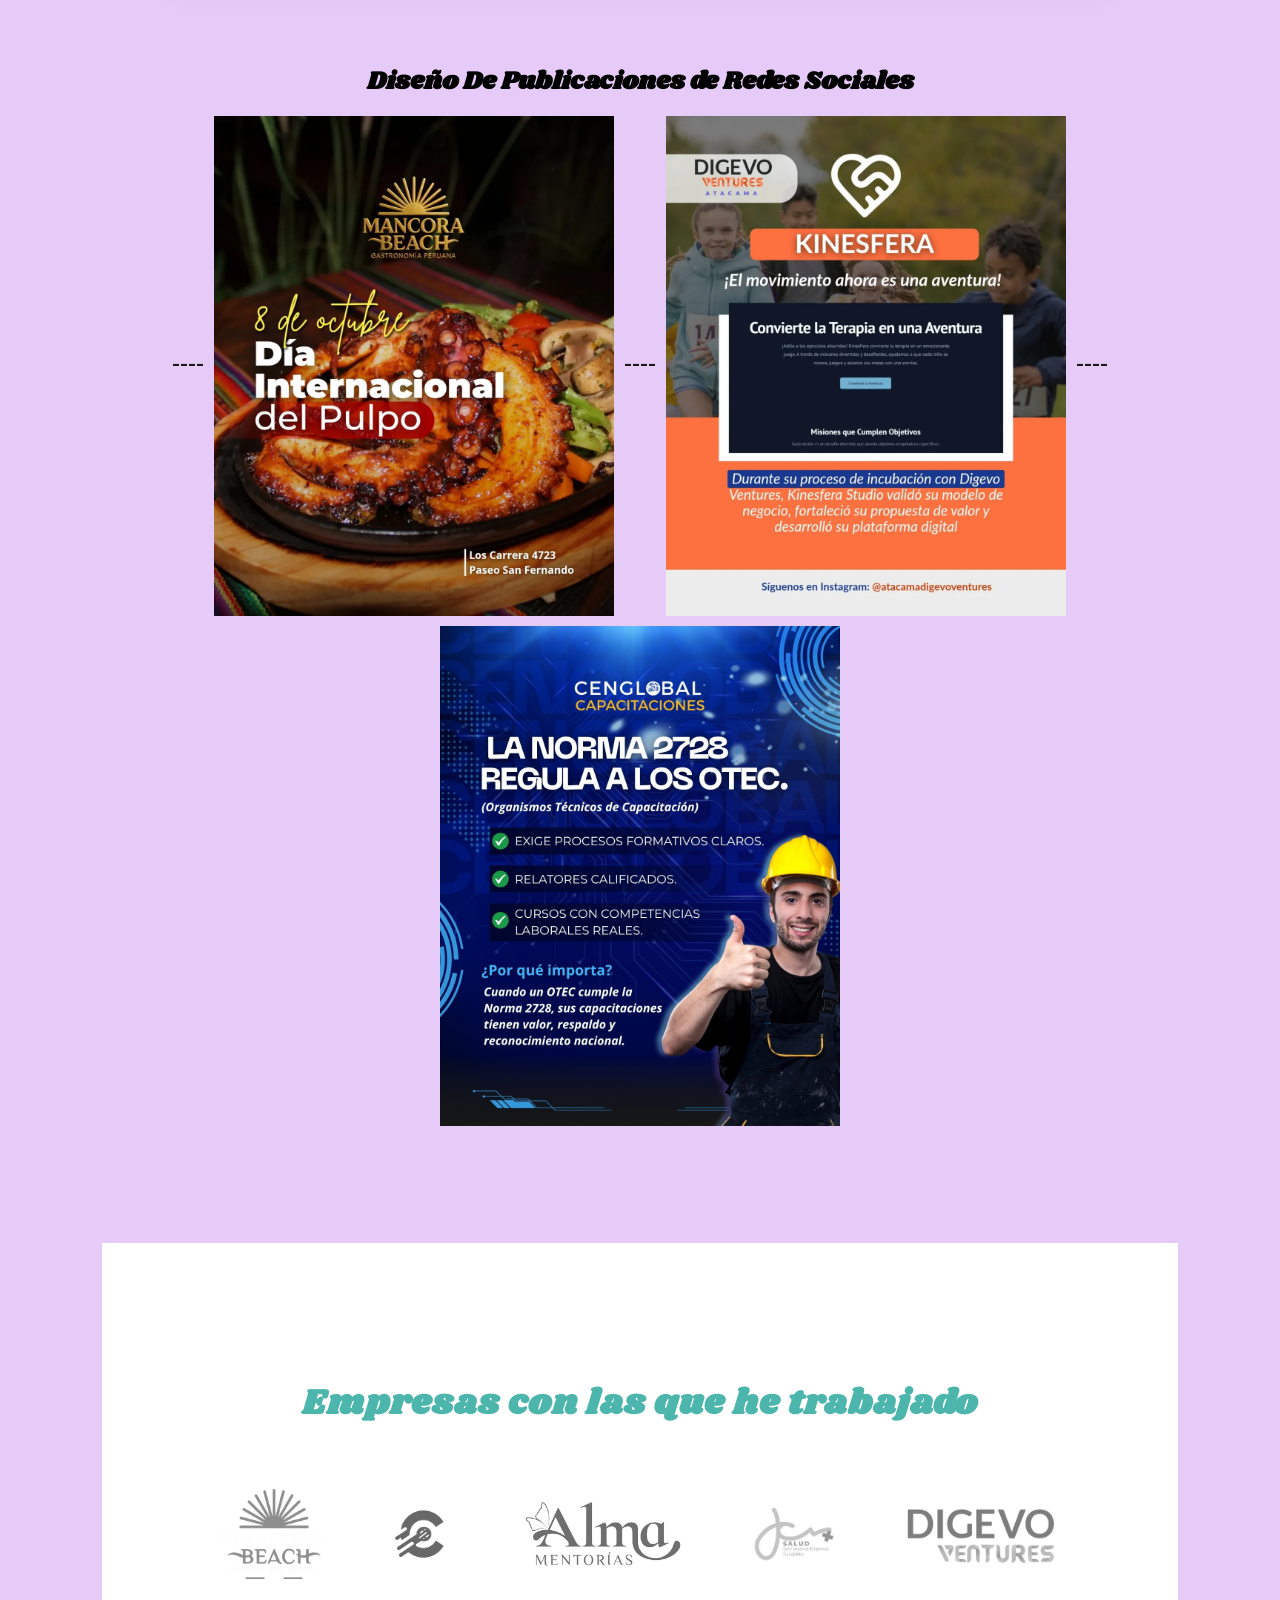
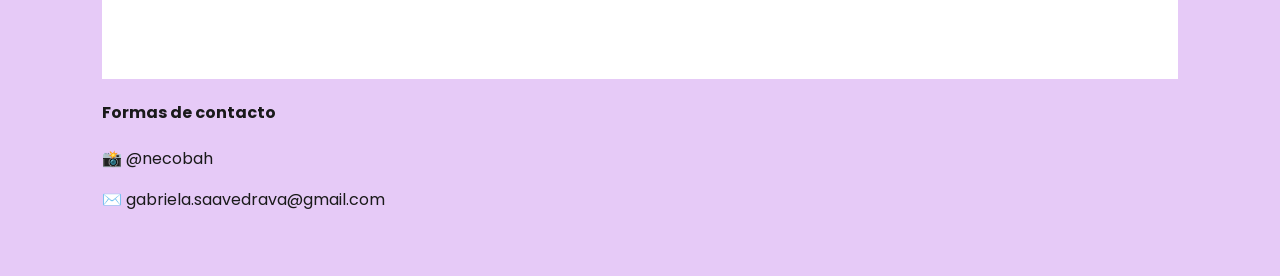
==== commit 68afa9a4: "Update content and structure in index.html" ====
--- a/Pagina web Gabrielle/index.html
+++ b/Pagina web Gabrielle/index.html
@@ -46,8 +46,7 @@
         <article class="Historia">
             <h2>Historia</h2>
             <p>“Desde pequeña me interesó el dibujo como una forma de expresar ideas y emociones. Con el tiempo, ese interés evolucionó hacia el diseño gráfico, donde encontré una manera de aplicar la creatividad de forma estratégica y comunicativa.
-Lo que me motivó a ofrecer mis servicios fue entender que el diseño no solo es estética, sino una herramienta clave para construir identidad y transmitir el valor de una marca. A través de logos, branding e ilustración, busco desarrollar soluciones visuales que conecten con el público y aporten valor real a cada proyecto.”</p>
-        </article>
+Lo que me motivó a ofrecer mis servicios fue entender que el diseño no solo es estética, sino una herramienta clave para construir identidad y transmitir el valor de una marca. A través de logos, branding e ilustración, busco desarrollar soluciones visuales que conecten con el público y aporten valor real a cada proyecto.
 
         <article class="mision">
             <h2>Misiones</h2>
@@ -57,7 +56,7 @@
     </section>
 
     <section class="productos">
-            <h4>Branding & Logos</h4>
+            <h4>Diseño De Publicaciones de Redes Sociales</h4>
         <section class="logos">
             <h5>----</h5>
             <img src="Pulpo.jpg" alt="promocion de pulpo">
@@ -89,7 +88,7 @@
 
     <section class="Contactos">
         <h4>Formas de contacto</h4>
-        <p>📸 @gabrielle.saavedra</p>
+        <p>📸 @necobah</p>
         <p>✉️ gabriela.saavedrava@gmail.com</p>
     </section>
 </footer>
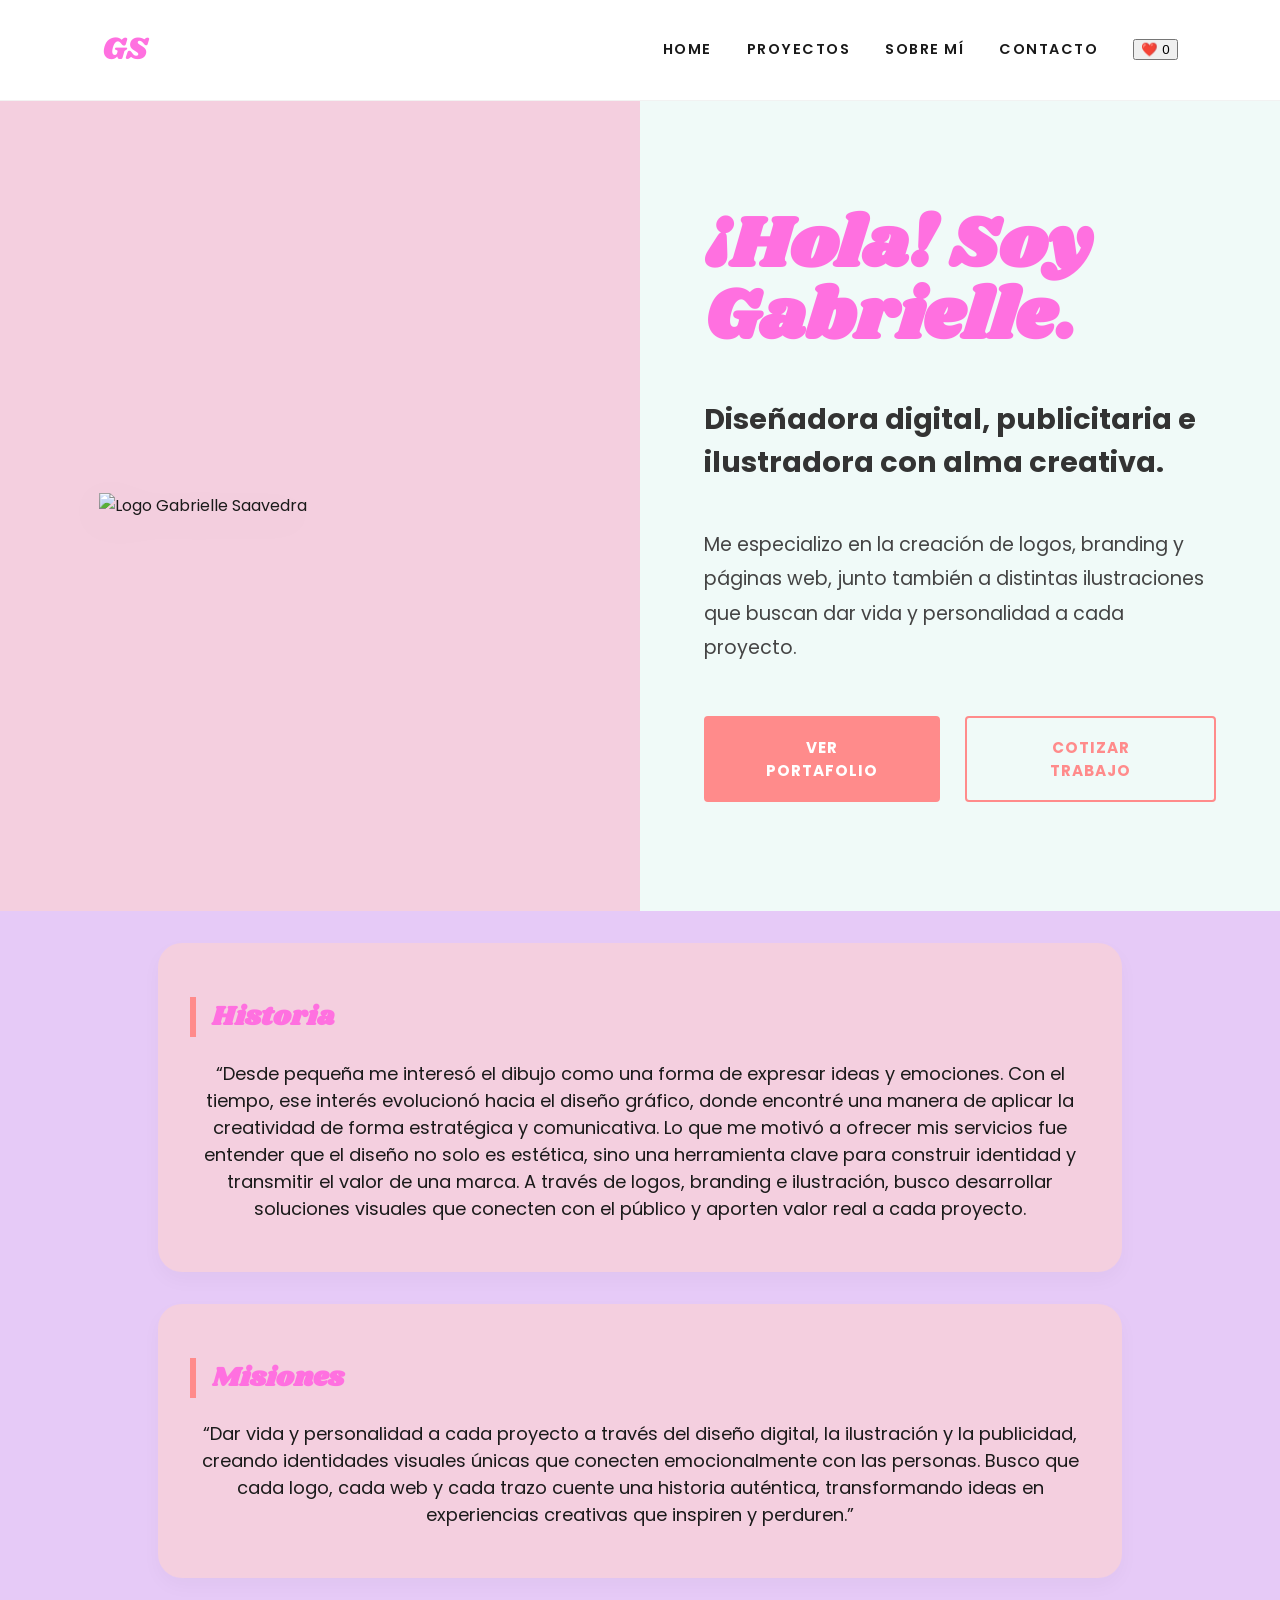
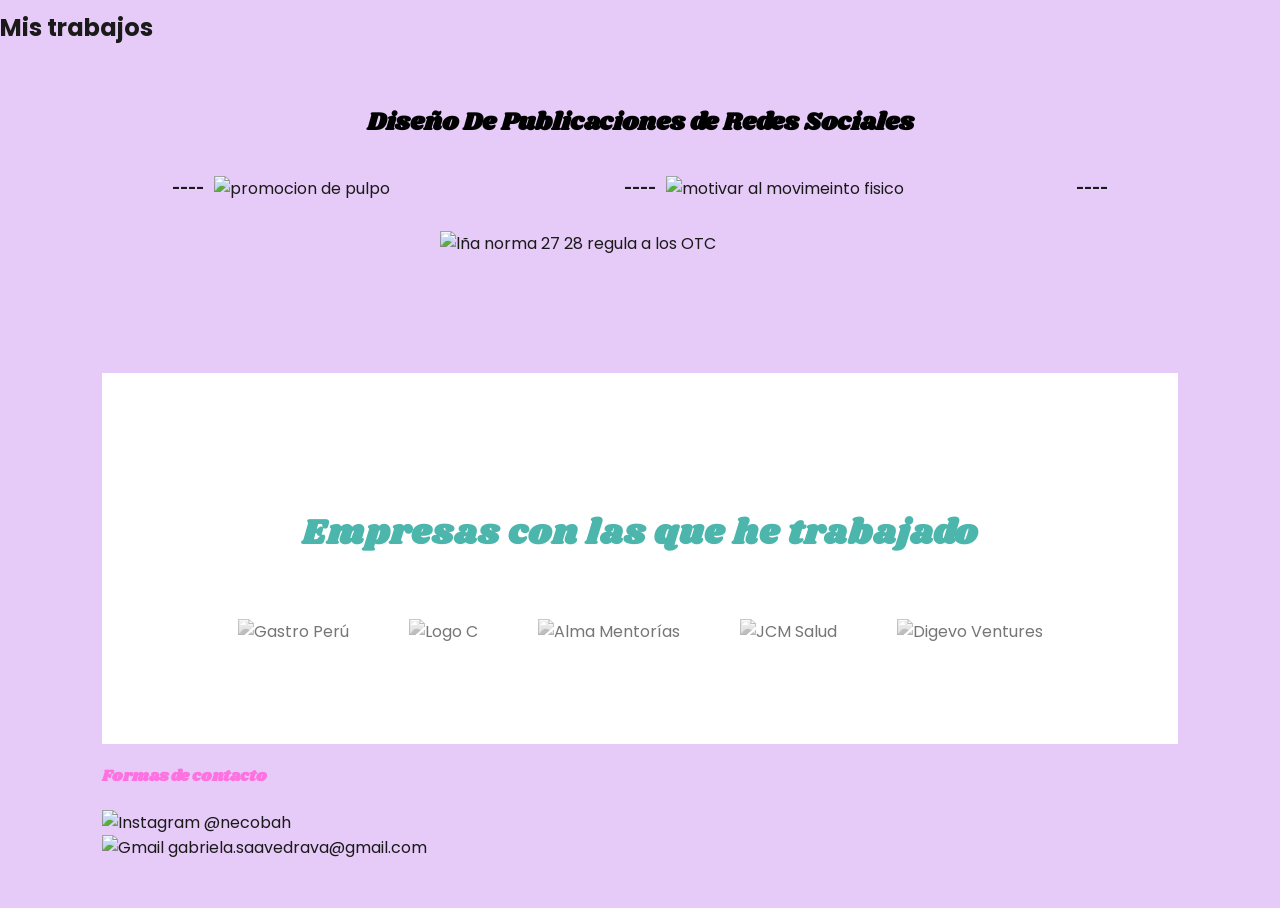
==== commit b497a367: "teste al agregar un favs Added a script tag for script.js and updated image paths to use the assets " ====
--- a/Pagina web Gabrielle/index.html
+++ b/Pagina web Gabrielle/index.html
@@ -6,6 +6,7 @@
     <title>Gabrielle Saavedra | Portfolio Profesional</title>
     <link href="https://fonts.googleapis.com/css2?family=Poppins:wght@300;400;600;700&family=Shrikhand&display=swap" rel="stylesheet">
     <link rel="stylesheet" href="style.css">
+    <script src="script.js" defer></script>
     
 </head>
 <body>
@@ -17,12 +18,16 @@
             <li><a href="#">Proyectos</a></li>
             <li><a href="#">Sobre mí</a></li>
             <li><a href="#">Contacto</a></li>
+        
+        <div class="nav-actions">
+            <button id="OpenFavs"aria-label="Ver favoritos" aria-haspopup="dialog">❤️ <span id="FavCount">0</span></button>
+        </div>
         </ul>
     </nav>
 
     <section class="hero">
         <div class="hero-image">
-            <img src="logo gabrielle.png" alt="Logo Gabrielle Saavedra">
+            <img src="assets/logo gabrielle.png" alt="Logo Gabrielle Saavedra">
         </div>
         <div class="hero-text">
             <h1>¡Hola! Soy Gabrielle.</h1>
@@ -45,51 +50,66 @@
 
         <article class="Historia">
             <h2>Historia</h2>
-            <p>“Desde pequeña me interesó el dibujo como una forma de expresar ideas y emociones. Con el tiempo, ese interés evolucionó hacia el diseño gráfico, donde encontré una manera de aplicar la creatividad de forma estratégica y comunicativa.
-Lo que me motivó a ofrecer mis servicios fue entender que el diseño no solo es estética, sino una herramienta clave para construir identidad y transmitir el valor de una marca. A través de logos, branding e ilustración, busco desarrollar soluciones visuales que conecten con el público y aporten valor real a cada proyecto.
+            <p>“Desde pequeña me interesó el dibujo como una forma de expresar ideas y emociones. Con el tiempo, ese interés evolucionó hacia el diseño gráfico, donde encontré una manera de aplicar la creatividad de forma estratégica y comunicativa. Lo que me motivó a ofrecer mis servicios fue entender que el diseño no solo es estética, sino una herramienta clave para construir identidad y transmitir el valor de una marca. A través de logos, branding e ilustración, busco desarrollar soluciones visuales que conecten con el público y aporten valor real a cada proyecto.</p>
+        </article>
 
         <article class="mision">
             <h2>Misiones</h2>
-            <p>“Dar vida y personalidad a cada proyecto a través del diseño digital, la ilustración y la publicidad, creando identidades visuales únicas que conecten emocionalmente con las personas. Busco que cada logo, cada web y cada trazo cuente una historia auténtica, transformando ideas en experiencias creativas que inspiren y perduren.</p>
+            <p>“Dar vida y personalidad a cada proyecto a través del diseño digital, la ilustración y la publicidad, creando identidades visuales únicas que conecten emocionalmente con las personas. Busco que cada logo, cada web y cada trazo cuente una historia auténtica, transformando ideas en experiencias creativas que inspiren y perduren.”</p>
         </article>
 
+    </section>
+
+    <section class="proyectos-seccion" id="proyectos">
+        <h2>Mis trabajos</h2>
+        <div class="contenedor-cartas" id="contenedor-cartas"></div>
     </section>
 
     <section class="productos">
             <h4>Diseño De Publicaciones de Redes Sociales</h4>
         <section class="logos">
             <h5>----</h5>
-            <img src="Pulpo.jpg" alt="promocion de pulpo">
+            <img src="assets/Pulpo.jpg" alt="promocion de pulpo">
             <h5>----</h5>
-            <img src="kinesfera.jpg" alt="motivar al movimeinto fisico  ">
+            <img src="assets/kinesfera.jpg" alt="motivar al movimeinto fisico  ">
             <h5>----</h5>
-            <img src="norma 27 28.jpg" alt="lña norma 27 28 regula a los OTC">
+            <img src="assets/norma 27 28.jpg" alt="lña norma 27 28 regula a los OTC">
         </section>
 
         
     </div>
 
 </main>
+<div id="FavsModal" class="modal" role="dialog" aria-modal="true" aria-labelledby="FavsModalTitle" aria-hidden="true">
+    <div class="modal-content">
+
 
 
 <footer>
     <section class="partners">
         <h3>Empresas con las que he trabajado</h3>
         <div class="partners-grid">
-            <img src="gastro peru.png" alt="Gastro Perú">
-            <img src="c.png" alt="Logo C">
-            <img src="alma.jpg" alt="Alma Mentorías">
+            <img src="assets/gastro peru.png" alt="Gastro Perú">
+            <img src="assets/c.png" alt="Logo C">
+            <img src="assets/alma.jpg" alt="Alma Mentorías">
             
-            <img src="jcm.jpg" alt="JCM Salud">
-            <img src="digevo.jpg" alt="Digevo Ventures">
+            <img src="assets/jcm.jpg" alt="JCM Salud">
+            <img src="assets/digevo.jpg" alt="Digevo Ventures">
         </div>
     </section>
 
 
-    <section class="Contactos">
-        <h4>Formas de contacto</h4>
-        <p>📸 @necobah</p>
-        <p>✉️ gabriela.saavedrava@gmail.com</p>
-    </section>
+ <section class="contacto">
+    <h4>Formas de contacto</h4>
+    <div class="contacto-item">
+        <img src="assets/instagram_PNG10.png" alt="Instagram" class="icono-contacto">
+        <a>@necobah</a>
+    </div>
+    <div class="contacto-item">
+        <img src="assets/PNG GMAIL.png" alt="Gmail" class="icono-contacto">
+        <span>gabriela.saavedrava@gmail.com</span>
+    </div>
+</section>
+
 </footer>
 </html>
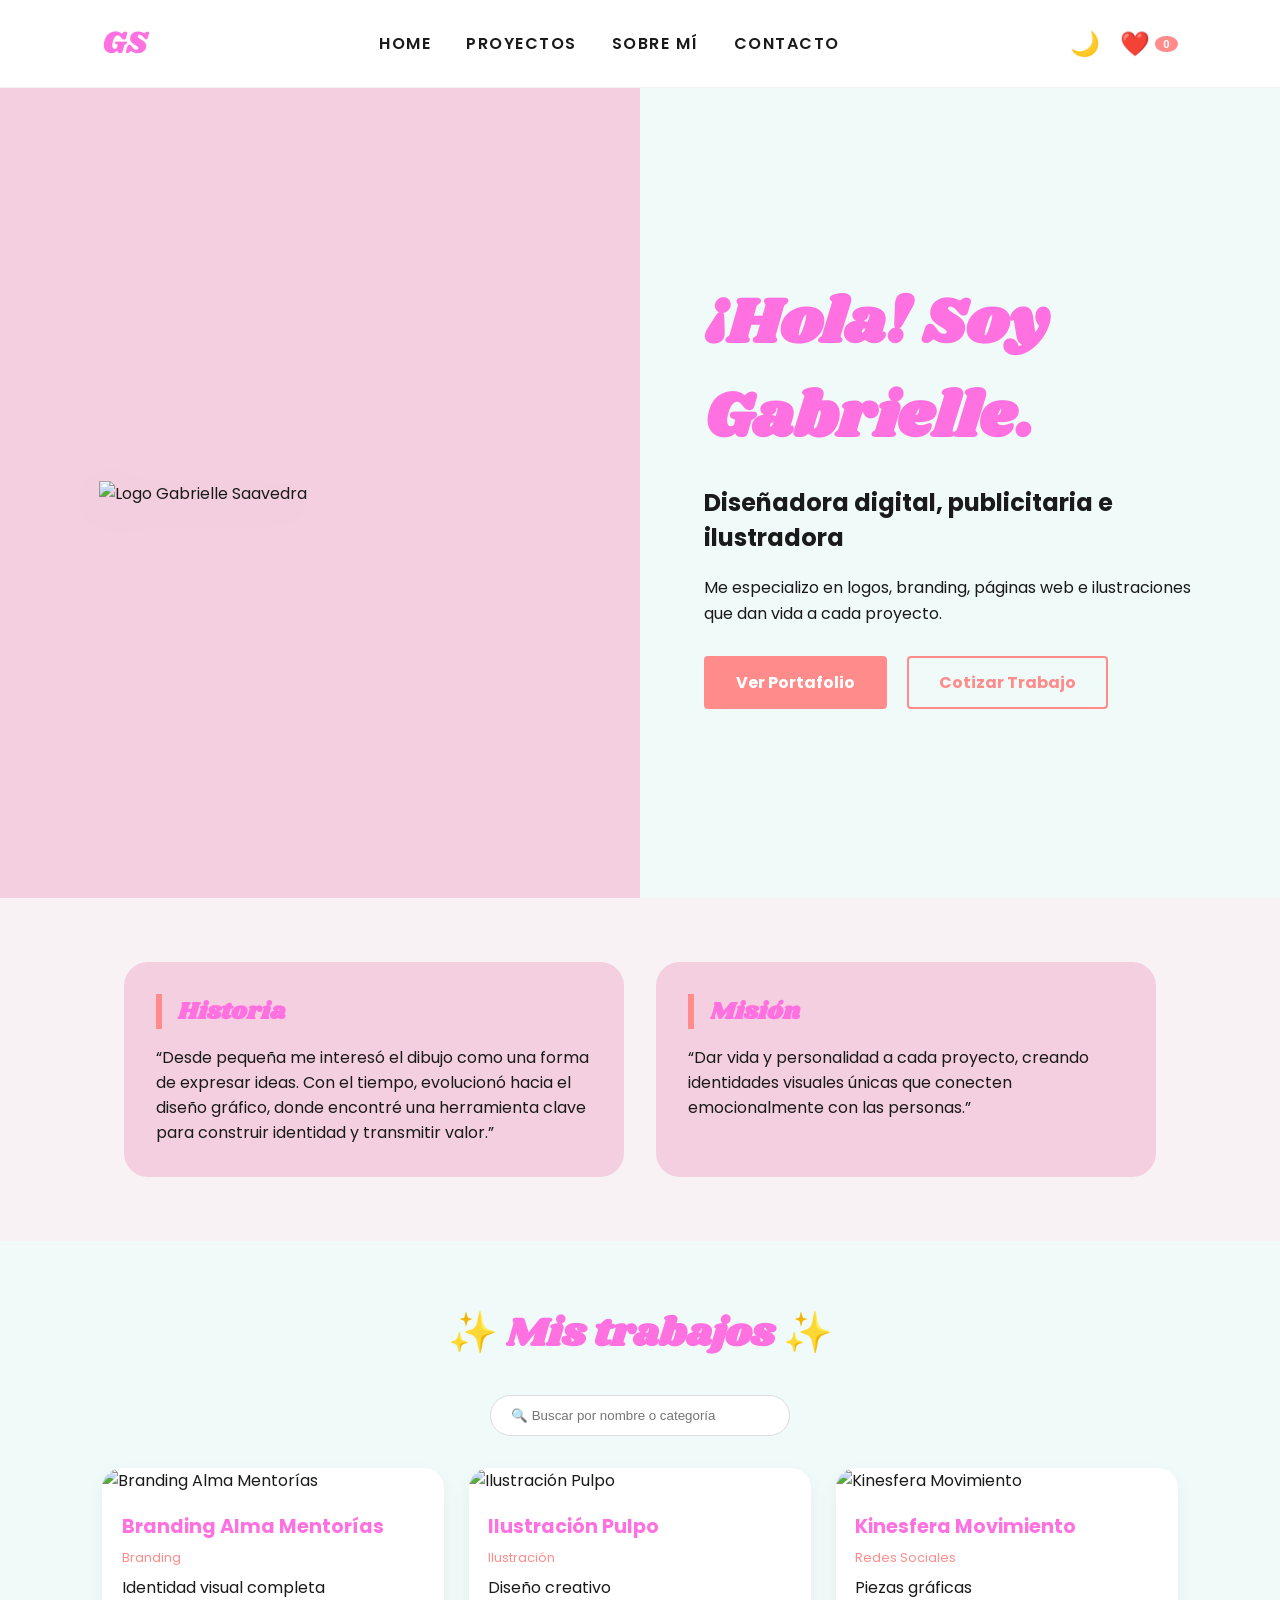
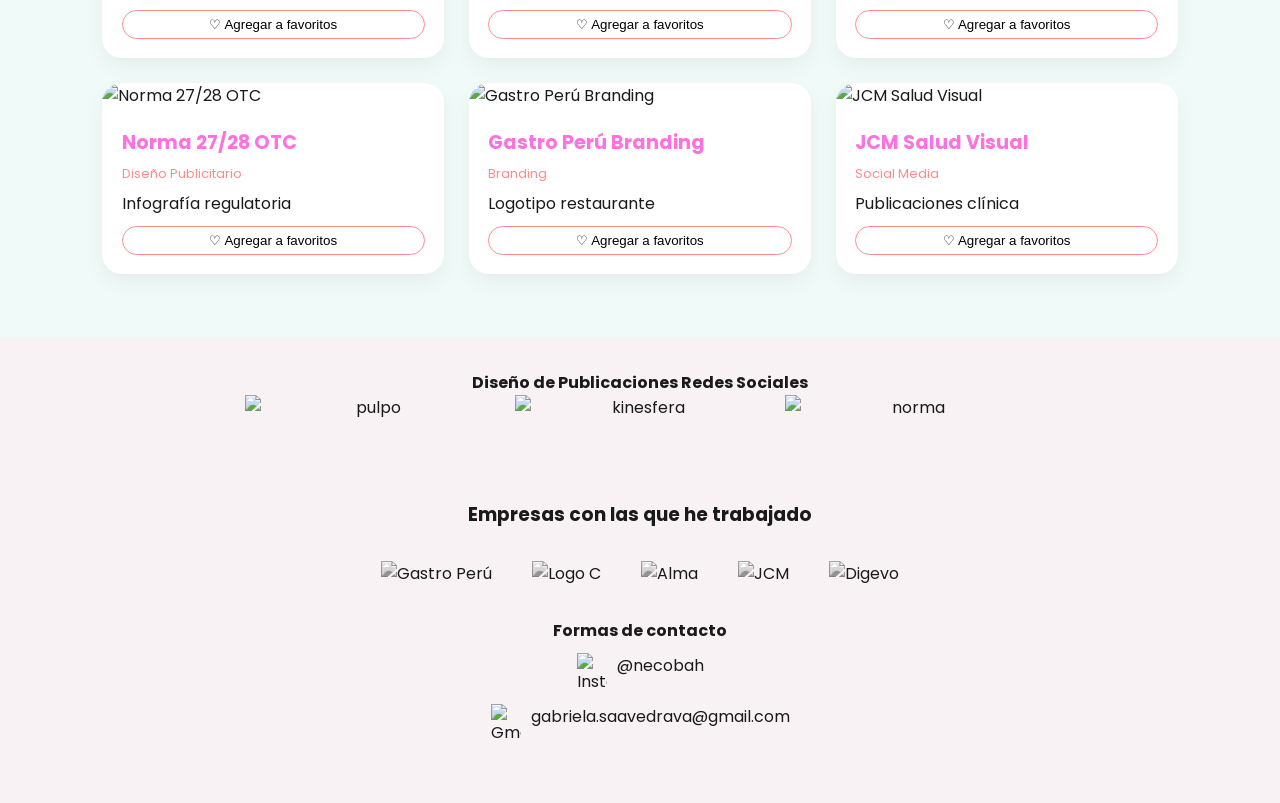
==== commit db6ec845: "Index bien hecho para todas las funciones nuevas Updated the HTML structure and content for the port" ====
--- a/Pagina web Gabrielle/index.html
+++ b/Pagina web Gabrielle/index.html
@@ -3,87 +3,105 @@
 <head>
     <meta charset="UTF-8">
     <meta name="viewport" content="width=device-width, initial-scale=1.0">
-    <title>Gabrielle Saavedra | Portfolio Profesional</title>
+    <title>Gabrielle Saavedra | Portfolio + Favoritos + Accesibilidad</title>
     <link href="https://fonts.googleapis.com/css2?family=Poppins:wght@300;400;600;700&family=Shrikhand&display=swap" rel="stylesheet">
     <link rel="stylesheet" href="style.css">
-    <script src="script.js" defer></script>
-    
 </head>
 <body>
 
-    <nav>
-        <div style="font-family: 'Shrikhand'; font-size: 2rem; color: var(--rosa-fuerte);">GS</div>
-        <ul class="nav-links">
-            <li><a href="#">Home</a></li>
-            <li><a href="#">Proyectos</a></li>
-            <li><a href="#">Sobre mí</a></li>
-            <li><a href="#">Contacto</a></li>
-        
-        <div class="nav-actions">
-            <button id="OpenFavs"aria-label="Ver favoritos" aria-haspopup="dialog">❤️ <span id="FavCount">0</span></button>
+<nav class="main-nav">
+    <div class="logo">GS</div>
+    <button class="hamburger" id="hamburgerBtn" aria-label="Menú de navegación" aria-expanded="false">
+        <span class="hamburger-box"><span class="hamburger-inner"></span></span>
+    </button>
+    <ul class="nav-links" id="navLinks">
+        <li><a href="#home">Home</a></li>
+        <li><a href="#proyectos">Proyectos</a></li>
+        <li><a href="#historia">Sobre mí</a></li>
+        <li><a href="#contacto">Contacto</a></li>
+    </ul>
+    <div class="nav-actions">
+        <button id="darkModeToggle" class="dark-toggle" aria-label="Modo oscuro/claro">🌙</button>
+        <button id="openFavModalBtn" class="fav-icon-btn" aria-label="Ver favoritos" aria-haspopup="dialog">
+            ❤️ <span id="favCounter" class="fav-counter">0</span>
+        </button>
+    </div>
+</nav>
+
+<section class="hero" id="home">
+    <div class="hero-image">
+        <img src="assets/logo gabrielle.png" alt="Logo Gabrielle Saavedra">
+    </div>
+    <div class="hero-text">
+        <h1>¡Hola! Soy Gabrielle.</h1>
+        <h2>Diseñadora digital, publicitaria e ilustradora</h2>
+        <p>Me especializo en logos, branding, páginas web e ilustraciones que dan vida a cada proyecto.</p>
+        <div class="btn-group">
+            <a href="#proyectos" class="btn btn-primary">Ver Portafolio</a>
+            <a href="#contacto" class="btn btn-secondary">Cotizar Trabajo</a>
         </div>
-        </ul>
-    </nav>
+    </div>
+</section>
 
-    <section class="hero">
-        <div class="hero-image">
-            <img src="assets/logo gabrielle.png" alt="Logo Gabrielle Saavedra">
+<main>
+    <div class="contenido" id="historia">
+        <article class="Historia">
+            <h2>Historia</h2>
+            <p>“Desde pequeña me interesó el dibujo como una forma de expresar ideas. Con el tiempo, evolucionó hacia el diseño gráfico, donde encontré una herramienta clave para construir identidad y transmitir valor.”</p>
+        </article>
+        <article class="mision">
+            <h2>Misión</h2>
+            <p>“Dar vida y personalidad a cada proyecto, creando identidades visuales únicas que conecten emocionalmente con las personas.”</p>
+        </article>
+    </div>
+
+    <!-- SECCIÓN PROYECTOS DINÁMICOS (FAVORITOS Y FILTRO) -->
+    <section class="proyectos-section" id="proyectos">
+        <h2>✨ Mis trabajos ✨</h2>
+        <div class="filter-bar">
+            <input type="text" id="filterInput" placeholder="🔍 Buscar por nombre o categoría" aria-label="Filtrar proyectos">
         </div>
-        <div class="hero-text">
-            <h1>¡Hola! Soy Gabrielle.</h1>
-            <h2>Diseñadora digital, publicitaria e ilustradora con alma creativa.</h2>
-            <p>
-                Me especializo en la creación de logos, branding y páginas web, junto también a distintas ilustraciones que buscan dar vida y personalidad a cada proyecto.
-            </p>
-            <div class="btn-group">
-                <a href="#" class="btn btn-primary">Ver Portafolio</a>
-                <a href="#" class="btn btn-secondary">Cotizar Trabajo</a>
-            </div>
+        <div class="cards-container" id="cardsContainer">
+            <!-- Generado con JavaScript -->
         </div>
     </section>
 
-</body>
+    <section class="productos" style="text-align:center; padding:2rem;">
+        <h4>Diseño de Publicaciones Redes Sociales</h4>
+        <div style="display:flex; gap:20px; justify-content:center; flex-wrap:wrap;">
+            <img src="assets/Pulpo.jpg" alt="pulpo" width="250">
+            <img src="assets/kinesfera.jpg" alt="kinesfera" width="250">
+            <img src="assets/norma 27 28.jpg" alt="norma" width="250">
+        </div>
+    </section>
+</main>
 
-<main>
+<!-- MODAL DE FAVORITOS (VENTANA EMERGENTE) -->
+<div id="favModal" class="modal" role="dialog" aria-modal="true" aria-labelledby="modalTitle" aria-hidden="true">
+    <div class="modal-content">
+        <div class="modal-header">
+            <h2 id="modalTitle">❤️ Mis proyectos favoritos</h2>
+            <button id="closeModalBtn" class="close-modal" aria-label="Cerrar lista de favoritos">✖</button>
+        </div>
+        <div id="favoritesListContainer" class="favorites-list">
+            <!-- Lista dinámica -->
+        </div>
+        <p class="total-fav">Total: <span id="modalTotalFav">0</span></p>
+    </div>
+</div>
 
-    <section class="contenido">
-
-        <article class="Historia">
-            <h2>Historia</h2>
-            <p>“Desde pequeña me interesó el dibujo como una forma de expresar ideas y emociones. Con el tiempo, ese interés evolucionó hacia el diseño gráfico, donde encontré una manera de aplicar la creatividad de forma estratégica y comunicativa. Lo que me motivó a ofrecer mis servicios fue entender que el diseño no solo es estética, sino una herramienta clave para construir identidad y transmitir el valor de una marca. A través de logos, branding e ilustración, busco desarrollar soluciones visuales que conecten con el público y aporten valor real a cada proyecto.</p>
-        </article>
-
-        <article class="mision">
-            <h2>Misiones</h2>
-            <p>“Dar vida y personalidad a cada proyecto a través del diseño digital, la ilustración y la publicidad, creando identidades visuales únicas que conecten emocionalmente con las personas. Busco que cada logo, cada web y cada trazo cuente una historia auténtica, transformando ideas en experiencias creativas que inspiren y perduren.”</p>
-        </article>
-
-    </section>
-
-    <section class="proyectos-seccion" id="proyectos">
-        <h2>Mis trabajos</h2>
-        <div class="contenedor-cartas" id="contenedor-cartas"></div>
-    </section>
-
-    <section class="productos">
-            <h4>Diseño De Publicaciones de Redes Sociales</h4>
-        <section class="logos">
-            <h5>----</h5>
-            <img src="assets/Pulpo.jpg" alt="promocion de pulpo">
-            <h5>----</h5>
-            <img src="assets/kinesfera.jpg" alt="motivar al movimeinto fisico  ">
-            <h5>----</h5>
-            <img src="assets/norma 27 28.jpg" alt="lña norma 27 28 regula a los OTC">
-        </section>
-
-        
+<div id="favModal" class="modal" role="dialog" aria-modal="true" aria-labelledby="modalTitle" aria-hidden="true">
+    <div class="modal-content">
+        <div class="modal-header">
+            <h2 id="modalTitle">❤️ Mis proyectos favoritos</h2>
+            <button id="ModacloselBtn" class="close-modal" aria-label="Cerrar lista de favoritos">✖</button>
+        </div>
+        <div id="favoritesListContainer" class="favorites-list">
+            <!-- Lista dinámica -->
+        </div>
+        <p class="total-fav">Total: <span id="modalTotalFav">0</span></p>
     </div>
-
-</main>
-<div id="FavsModal" class="modal" role="dialog" aria-modal="true" aria-labelledby="FavsModalTitle" aria-hidden="true">
-    <div class="modal-content">
-
-
+</div>
 
 <footer>
     <section class="partners">
@@ -91,25 +109,24 @@
         <div class="partners-grid">
             <img src="assets/gastro peru.png" alt="Gastro Perú">
             <img src="assets/c.png" alt="Logo C">
-            <img src="assets/alma.jpg" alt="Alma Mentorías">
-            
-            <img src="assets/jcm.jpg" alt="JCM Salud">
-            <img src="assets/digevo.jpg" alt="Digevo Ventures">
+            <img src="assets/alma.jpg" alt="Alma">
+            <img src="assets/jcm.jpg" alt="JCM">
+            <img src="assets/digevo.jpg" alt="Digevo">
         </div>
     </section>
+    <section class="contacto" id="contacto">
+        <h4>Formas de contacto</h4>
+        <div class="contacto-item">
+            <img src="assets/instagram_PNG10.png" alt="Instagram" class="icono-contacto">
+            <span>@necobah</span>
+        </div>
+        <div class="contacto-item">
+            <img src="assets/PNG GMAIL.png" alt="Gmail" class="icono-contacto">
+            <span>gabriela.saavedrava@gmail.com</span>
+        </div>
+    </section>
+</footer>
 
-
- <section class="contacto">
-    <h4>Formas de contacto</h4>
-    <div class="contacto-item">
-        <img src="assets/instagram_PNG10.png" alt="Instagram" class="icono-contacto">
-        <a>@necobah</a>
-    </div>
-    <div class="contacto-item">
-        <img src="assets/PNG GMAIL.png" alt="Gmail" class="icono-contacto">
-        <span>gabriela.saavedrava@gmail.com</span>
-    </div>
-</section>
-
-</footer>
+<script src="script.js" defer></script>
+</body>
 </html>
--- a/Pagina web Gabrielle/style.css
+++ b/Pagina web Gabrielle/style.css
@@ -1,277 +1,448 @@
+/* ========== VARIABLES Y ESTILOS BASE ========== */
 :root {
-    --rosa-fondo-logo: #f4cfdf; 
-    --menta-fondo-texto: #f0faf8; 
+    --rosa-fondo-logo: #f4cfdf;
+    --menta-fondo-texto: #f0faf8;
     --rosa-fuerte: #ff70e0;
     --coral-boton: #ff8b8b;
     --texto-principal: #1a1a1a;
+    --bg-general: #f9f2f5;
+    --card-bg: white;
+    --sombra: 0 8px 20px rgba(0,0,0,0.05);
+    --input-border: #ddd;
+}
+body.dark {
+    --rosa-fondo-logo: #2d2a3e;
+    --menta-fondo-texto: #1e1b2b;
+    --rosa-fuerte: #ff9fec;
+    --coral-boton: #ff6b6b;
+    --texto-principal: #f0f0f0;
+    --bg-general: #121212;
+    --card-bg: #2a2a2e;
+    --sombra: 0 8px 20px rgba(255,255,255,0.05);
+    --input-border: #555;
+}
+* {
+    margin: 0;
+    padding: 0;
+    box-sizing: border-box;
+}
+
+
+html {
+    scroll-behavior: smooth;
 }
 
 body {
     font-family: 'Poppins', sans-serif;
-    margin: 0;
-    padding: 0;
-    background-color: hsl(277 73 88);
+    background-color: var(--bg-general);
     color: var(--texto-principal);
-    overflow-x: hidden;
-}
-
-
-nav {
+    transition: background-color 0.3s, color 0.2s;
+}
+
+/* ========== NAVEGACIÓN Y MENÚ HAMBURGUESA ========== */
+.main-nav {
     display: flex;
     justify-content: space-between;
     align-items: center;
-    padding: 25px 8%;
+    padding: 20px 8%;
     background-color: white;
     position: sticky;
     top: 0;
     z-index: 1000;
     border-bottom: 1px solid rgba(0,0,0,0.05);
-}
-
+    flex-wrap: wrap;
+}
+body.dark .main-nav {
+    background-color: #1e1e2f;
+}
+.logo {
+    font-family: 'Shrikhand', cursive;
+    font-size: 2rem;
+    color: var(--rosa-fuerte);
+}
 .nav-links {
     display: flex;
     gap: 35px;
     list-style: none;
-    font-size: 0.9rem;
     font-weight: 600;
     text-transform: uppercase;
     letter-spacing: 1.5px;
 }
-
 .nav-links a {
     text-decoration: none;
     color: var(--texto-principal);
     transition: 0.3s;
 }
-
 .nav-links a:hover {
     color: var(--rosa-fuerte);
 }
-
-/* --- SECCIÓN HERO (TAMAÑO MAX) --- */
+.hamburger {
+    display: none;
+    background: none;
+    border: none;
+    cursor: pointer;
+    width: 40px;
+    height: 40px;
+    position: relative;
+    z-index: 1100;
+}
+.hamburger-box {
+    width: 30px;
+    height: 24px;
+    display: inline-block;
+    position: relative;
+}
+.hamburger-inner,
+.hamburger-inner::before,
+.hamburger-inner::after {
+    width: 30px;
+    height: 3px;
+    background-color: var(--texto-principal);
+    border-radius: 4px;
+    position: absolute;
+    transition: transform 0.3s, opacity 0.2s;
+}
+.hamburger-inner {
+    top: 50%;
+    transform: translateY(-50%);
+}
+.hamburger-inner::before {
+    content: '';
+    top: -10px;
+}
+.hamburger-inner::after {
+    content: '';
+    top: 10px;
+}
+.hamburger.active .hamburger-inner {
+    transform: translateY(-50%) rotate(45deg);
+}
+.hamburger.active .hamburger-inner::before {
+    opacity: 0;
+}
+.hamburger.active .hamburger-inner::after {
+    transform: translateY(-20px) rotate(-90deg);
+}
+.nav-actions {
+    display: flex;
+    gap: 20px;
+    align-items: center;
+}
+.dark-toggle, .fav-icon-btn {
+    background: none;
+    border: none;
+    font-size: 1.5rem;
+    cursor: pointer;
+    color: var(--texto-principal);
+    display: flex;
+    align-items: center;
+    gap: 5px;
+}
+.fav-counter {
+    background-color: var(--coral-boton);
+    color: white;
+    border-radius: 50%;
+    padding: 2px 8px;
+    font-size: 0.7rem;
+    font-weight: bold;
+}
+
+/* ========== HERO ========== */
 .hero {
     display: grid;
     grid-template-columns: 1fr 1fr;
-    min-height: 90vh; 
-    align-items: stretch;
-}
-
+    min-height: 90vh;
+}
 .hero-image {
     background-color: var(--rosa-fondo-logo);
     display: flex;
     justify-content: center;
     align-items: center;
     padding: 60px;
-        }
-
+}
 .hero-image img {
     width: 85%;
-    max-width: 650px; 
+    max-width: 650px;
     height: auto;
     filter: drop-shadow(0 10px 20px rgba(0,0,0,0.05));
-    animation: heroSlide 1.5s ease-out;
-}
-
+}
 .hero-text {
-    padding: 100px 10%; 
+    padding: 100px 10%;
     background-color: var(--menta-fondo-texto);
     display: flex;
     flex-direction: column;
     justify-content: center;
 }
-
 .hero-text h1 {
     font-family: 'Shrikhand', cursive;
     color: var(--rosa-fuerte);
-    font-size: 4.5rem; 
-    margin: 0 0 20px 0;
-    line-height: 1;
-}
-
+    font-size: 4rem;
+    margin-bottom: 20px;
+}
 .hero-text h2 {
-    font-size: 1.8rem;
-    font-weight: 700;
-    margin-bottom: 25px;
-    color: #333;
-    max-width: 500px;
-}
-
+    font-size: 1.5rem;
+    margin-bottom: 20px;
+}
 .hero-text p {
-    font-size: 1.2rem;
-   line-height: 1.8;
-    color: #444;
-    margin-bottom: 50px;
-    max-width: 600px;
-}
-
-/* --- BOTONES --- */
-    .btn-group {
-    display: flex;
-    gap: 25px;
-}
-
+    font-size: 1rem;
+    line-height: 1.6;
+    margin-bottom: 30px;
+}
+.btn-group {
+    display: flex;
+    gap: 20px;
+}
 .btn {
-    padding: 18px 45px;
+    padding: 12px 30px;
     text-decoration: none;
     font-weight: 700;
     border-radius: 4px;
-    transition: all 0.4s ease;
-    text-transform: uppercase;
-    font-size: 0.95rem;
-    letter-spacing: 1px;
-    text-align: center;
-}
-
+    transition: 0.3s;
+}
 .btn-primary {
     background-color: var(--coral-boton);
     color: white;
     border: 2px solid var(--coral-boton);
 }
-
 .btn-primary:hover {
     background-color: transparent;
     color: var(--coral-boton);
-    transform: translateY(-5px);
-}
-
+}
 .btn-secondary {
     border: 2px solid var(--coral-boton);
     color: var(--coral-boton);
 }
-
 .btn-secondary:hover {
     background-color: var(--coral-boton);
     color: white;
-    transform: translateY(-5px);
-}
-
-        /* --- SECCIÓN DE LOGOS --- */
-.partners {
-    padding: 100px 8%;
-    background-color: white;
-    text-align: center;
-}
-
-.partners h3 {
-    font-family: 'Shrikhand', cursive;
-    color: #4db6ac; 
-    font-size: 2.2rem;
-    margin-bottom: 60px;
-    letter-spacing: 1px;
-}
-
-.partners-grid {
-    display: flex;
-    justify-content: center;
-    align-items: center;
-    gap: 60px; 
+}
+
+/* ========== SECCIONES HISTORIA Y MISIÓN ========== */
+.contenido {
+    display: flex;
     flex-wrap: wrap;
-}
-
-.partners-grid img {
-    max-width: 180px; 
-    max-height: 90px; 
-    object-fit: contain;
-    filter: grayscale(100%) opacity(0.6); 
-    transition: all 0.4s ease;
-    cursor: pointer;
-    /* Elimina el fondo blanco de los JPGs sobre fondo blanco */
-    mix-blend-mode: multiply; 
-}
-
-.partners-grid img:hover {
-    filter: grayscale(0%) opacity(1);
-    transform: scale(1.1);
-}
-
-/* Animaciones */
-@keyframes heroSlide {
-    from { opacity: 0; transform: translateX(-30px); }
-         to { opacity: 1; transform: translateX(0); }
-}
-
-        /* Responsive */
-@media (max-width: 1100px) {
-        .hero { grid-template-columns: 1fr; }
-        .hero-text { text-align: center; padding: 80px 5%; align-items: center; }
-        .hero-text h1 { font-size: 3.5rem; }
-        .btn-group { flex-direction: column; width: 100%; }
-        .btn { width: 100%; box-sizing: border-box; }
-        }
-
-main{ 
-    background-color: hsl(277 73 88)}
-
-.Historia,.mision {
-    font-size: 18px;
-    background-color: var(--rosa-fondo-logo); 
+    gap: 2rem;
+    padding: 4rem 8%;
+    justify-content: center;
+}
+.Historia, .mision {
+    background-color: var(--rosa-fondo-logo);
     border-radius: 24px;
     padding: 2rem;
-    margin: 2rem auto;
-    max-width: 900px;
-    box-shadow: 0 8px 20px rgba(0,0,0,0.03);
-    text-align: center;
-}
-
+    max-width: 500px;
+    flex: 1;
+}
 .Historia h2, .mision h2 {
-    text-align: left;
     font-family: 'Shrikhand', cursive;
     color: var(--rosa-fuerte);
     border-left: 6px solid var(--coral-boton);
     padding-left: 1rem;
-}
-
-.productos {
-    background-color: hsl(277 73 88);
-    padding: 5px;
-    border: 0 solid black;
-}
-.productos h4{
+    margin-bottom: 1rem;
+}
+
+/* ========== PROYECTOS DINÁMICOS ========== */
+.proyectos-section {
+    padding: 4rem 8%;
+    background-color: var(--menta-fondo-texto);
+}
+.proyectos-section h2 {
     font-family: 'Shrikhand', cursive;
-    color: black;
     text-align: center;
+    font-size: 2.5rem;
+    color: var(--rosa-fuerte);
+    margin-bottom: 2rem;
+}
+.filter-bar {
+    display: flex;
+    justify-content: center;
+    margin-bottom: 2rem;
+}
+#filterInput {
+    padding: 12px 20px;
+    width: 300px;
+    border-radius: 60px;
+    border: 1px solid var(--input-border);
+    background: var(--card-bg);
+    color: var(--texto-principal);
+}
+.cards-container {
+    display: grid;
+    grid-template-columns: repeat(auto-fill, minmax(260px, 1fr));
+    gap: 25px;
+}
+.card {
+    background: var(--card-bg);
+    border-radius: 20px;
+    overflow: hidden;
+    box-shadow: var(--sombra);
+    transition: transform 0.2s;
+}
+.card:hover {
+    transform: translateY(-5px);
+}
+.card-img {
+    width: 100%;
+    height: 180px;
+    object-fit: cover;
+}
+.card-body {
+    padding: 1.2rem;
+}
+.card-title {
+    font-size: 1.2rem;
+    color: var(--rosa-fuerte);
+    margin-bottom: 0.5rem;
+}
+.card-category {
+    font-size: 0.8rem;
+    color: var(--coral-boton);
+    margin-bottom: 0.5rem;
+}
+.fav-btn-card {
+    background: none;
+    border: 1px solid var(--coral-boton);
+    border-radius: 30px;
+    padding: 6px 12px;
+    cursor: pointer;
+    width: 100%;
+    margin-top: 10px;
+    transition: 0.2s;
+}
+.fav-btn-card.active-fav {
+    background-color: var(--coral-boton);
+    color: white;
+}
+
+/* ========== MODAL FAVORITOS (VENTANA EMERGENTE) ========== */
+.modal {
+    display: none;
+    position: fixed;
+    top: 0;
+    left: 0;
+    width: 100%;
+    height: 100%;
+    background-color: rgba(0,0,0,0.8);
+    z-index: 2000;
+    justify-content: center;
+    align-items: center;
+}
+.modal-content {
+    background: var(--card-bg);
+    color: var(--texto-principal);
+    max-width: 550px;
+    width: 90%;
+    border-radius: 28px;
+    padding: 1.5rem;
+    box-shadow: 0 10px 30px rgba(0,0,0,0.3);
+    animation: fadeInUp 0.3s ease;
+}
+.modal-header {
+    display: flex;
+    justify-content: space-between;
+    align-items: center;
+    border-bottom: 2px solid var(--rosa-fuerte);
+    padding-bottom: 10px;
     margin-bottom: 1rem;
-    font-size: 25px;
-}
-
-.negocio{
-    background-color: hsl(277 73 88);
-    padding: 1rem;
-    border: 1px solid black;  /*borde   */
-    text-align: center;         /*alianiacion del texto */
-    border-radius: 15px;        /*radio del borde*/
-    margin: 1rem auto;  
-    max-width: 550px;
-}
-
-.logos {
-  display: flex;
-  flex-direction: row;        /* ya es el valor por defecto, */
-  gap: 10px;                  /* espacio entre  la imágenes */
-  justify-content: center;    /* centrar horizontalmente */
-  align-items: center;        /* centrar verticalmente */
-  flex-wrap: wrap;            /* si no caben, bajan a otra fila  */
-}
-
-.logos img {
-  width: 400px;               /* ajusta según necesites */
-  height: auto;               /*altura*/
-  object-fit: contain;
-}
+}
+.close-modal {
+    background: none;
+    border: none;
+    font-size: 1.8rem;
+    cursor: pointer;
+    color: var(--coral-boton);
+}
+.favorites-list {
+    max-height: 400px;
+    overflow-y: auto;
+    margin: 1rem 0;
+}
+.fav-item {
+    display: flex;
+    align-items: center;
+    gap: 15px;
+    padding: 12px 0;
+    border-bottom: 1px solid var(--input-border);
+}
+.fav-item img {
+    width: 60px;
+    height: 60px;
+    object-fit: cover;
+    border-radius: 12px;
+}
+.fav-item-info {
+    flex: 1;
+}
+.fav-item-info h4 {
+    margin-bottom: 5px;
+}
+.remove-fav {
+    background-color: #ff6b6b;
+    border: none;
+    border-radius: 30px;
+    padding: 5px 12px;
+    color: white;
+    cursor: pointer;
+}
+.total-fav {
+    text-align: center;
+    font-weight: bold;
+    margin-top: 10px;
+}
+@keyframes fadeInUp {
+    from { opacity: 0; transform: translateY(30px);}
+    to { opacity: 1; transform: translateY(0);}
+}
+
 
 footer {
-  background-color: hsl(277 73 88); /*color del fondo*/
-  padding: 3rem 8%;
-  margin-top: 4rem;
-  font-size: 16px;
-}
-.footer-content {
-  display: flex;
-  justify-content: space-between;
-  flex-wrap: wrap;
-  gap: 2rem;
-}
-.contacto h4 {
-  font-family: 'Shrikhand', cursive;  /* fuente de texto */
-  color: var(--rosa-fuerte);
-}
+    background-color: var(--bg-general);
+    padding: 3rem 8%;
+    text-align: center;
+}
+.partners-grid {
+    display: flex;
+    justify-content: center;
+    flex-wrap: wrap;
+    gap: 40px;
+    margin: 2rem 0;
+}
+.partners-grid img {
+    max-width: 120px;
+    filter: grayscale(100%);
+    transition: 0.3s;
+}
+.partners-grid img:hover {
+    filter: grayscale(0%);
+    transform: scale(1.05);
+}
+.contacto-item {
+    display: flex;
+    justify-content: center;
+    gap: 10px;
+    margin: 10px 0;
+}
+.icono-contacto {
+    width: 30px;
+}
+
+@media (max-width: 1100px) {
+    .hero { grid-template-columns: 1fr; }
+    .hero-text { text-align: center; align-items: center; }
+    .hamburger { display: block; }
+    .nav-links {
+        position: fixed;
+        top: 80px;
+        left: -100%;
+        width: 80%;
+        height: calc(100% - 80px);
+        background: var(--card-bg);
+        flex-direction: column;
+        align-items: center;
+        justify-content: flex-start;
+        padding-top: 40px;
+        transition: left 0.3s ease;
+        z-index: 999;
+        gap: 30px;
+    }
+    .nav-links.open { left: 0; }
+}
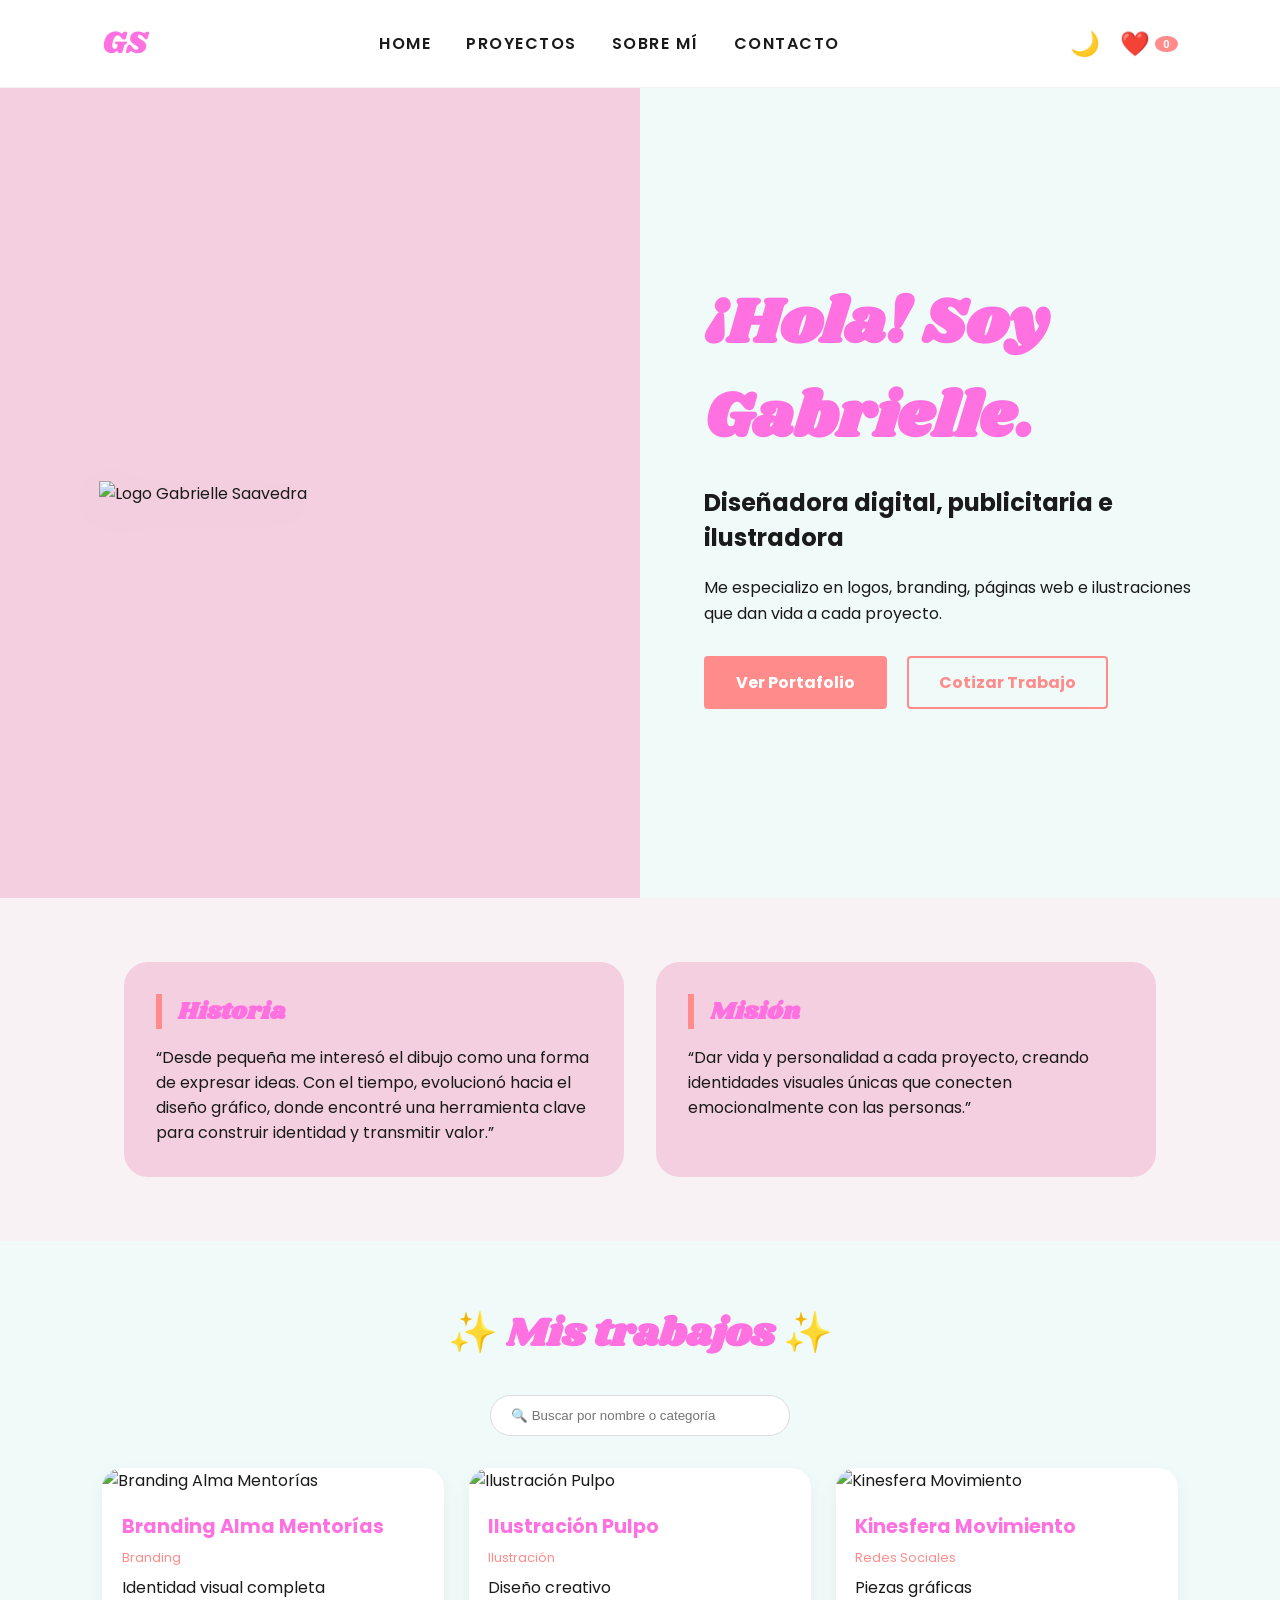
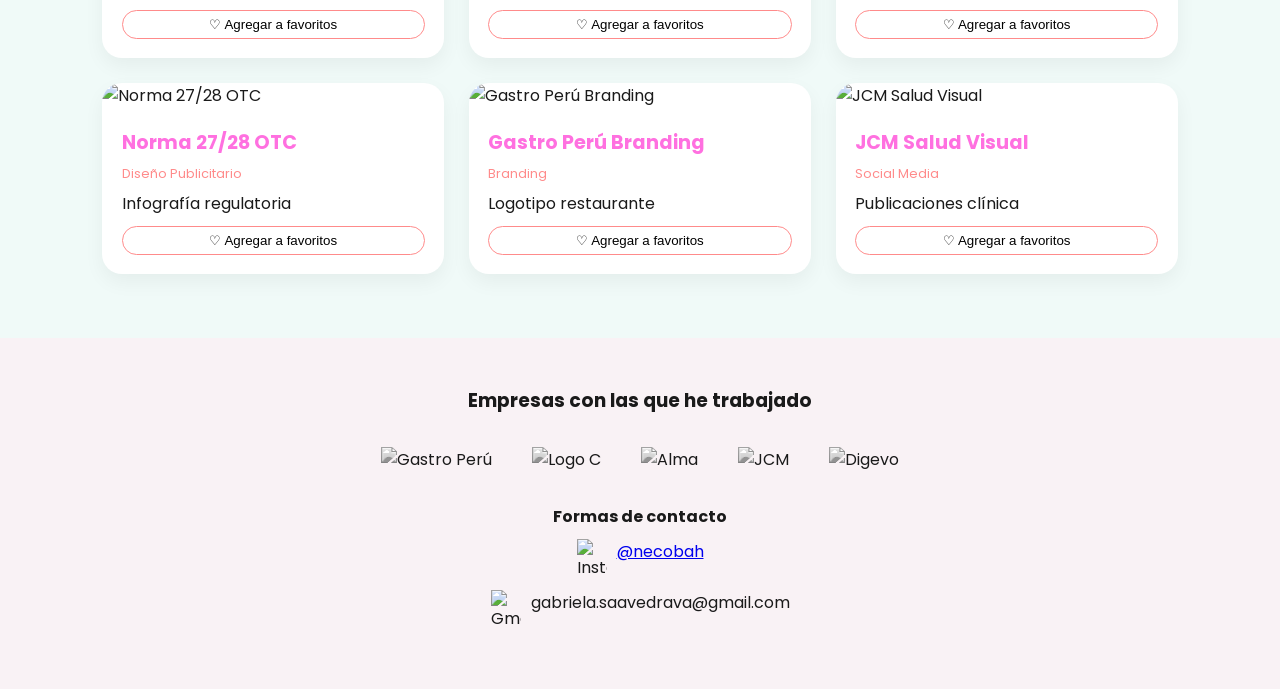
==== commit 9799897e: "arregle el index elimine cosas inesesario y agrege un link para q lo mande ala pagina Fixed duplicat" ====
--- a/Pagina web Gabrielle/index.html
+++ b/Pagina web Gabrielle/index.html
@@ -55,28 +55,19 @@
         </article>
     </div>
 
-    <!-- SECCIÓN PROYECTOS DINÁMICOS (FAVORITOS Y FILTRO) -->
+
     <section class="proyectos-section" id="proyectos">
         <h2>✨ Mis trabajos ✨</h2>
         <div class="filter-bar">
             <input type="text" id="filterInput" placeholder="🔍 Buscar por nombre o categoría" aria-label="Filtrar proyectos">
         </div>
         <div class="cards-container" id="cardsContainer">
-            <!-- Generado con JavaScript -->
         </div>
     </section>
 
-    <section class="productos" style="text-align:center; padding:2rem;">
-        <h4>Diseño de Publicaciones Redes Sociales</h4>
-        <div style="display:flex; gap:20px; justify-content:center; flex-wrap:wrap;">
-            <img src="assets/Pulpo.jpg" alt="pulpo" width="250">
-            <img src="assets/kinesfera.jpg" alt="kinesfera" width="250">
-            <img src="assets/norma 27 28.jpg" alt="norma" width="250">
-        </div>
-    </section>
 </main>
 
-<!-- MODAL DE FAVORITOS (VENTANA EMERGENTE) -->
+<!-- Ventana Favoritos -->
 <div id="favModal" class="modal" role="dialog" aria-modal="true" aria-labelledby="modalTitle" aria-hidden="true">
     <div class="modal-content">
         <div class="modal-header">
@@ -97,7 +88,7 @@
             <button id="ModacloselBtn" class="close-modal" aria-label="Cerrar lista de favoritos">✖</button>
         </div>
         <div id="favoritesListContainer" class="favorites-list">
-            <!-- Lista dinámica -->
+<!-- Lista dinámica -->
         </div>
         <p class="total-fav">Total: <span id="modalTotalFav">0</span></p>
     </div>
@@ -118,7 +109,7 @@
         <h4>Formas de contacto</h4>
         <div class="contacto-item">
             <img src="assets/instagram_PNG10.png" alt="Instagram" class="icono-contacto">
-            <span>@necobah</span>
+            <a href="https://www.instagram.com/necobah" target="_blank">@necobah</a>
         </div>
         <div class="contacto-item">
             <img src="assets/PNG GMAIL.png" alt="Gmail" class="icono-contacto">
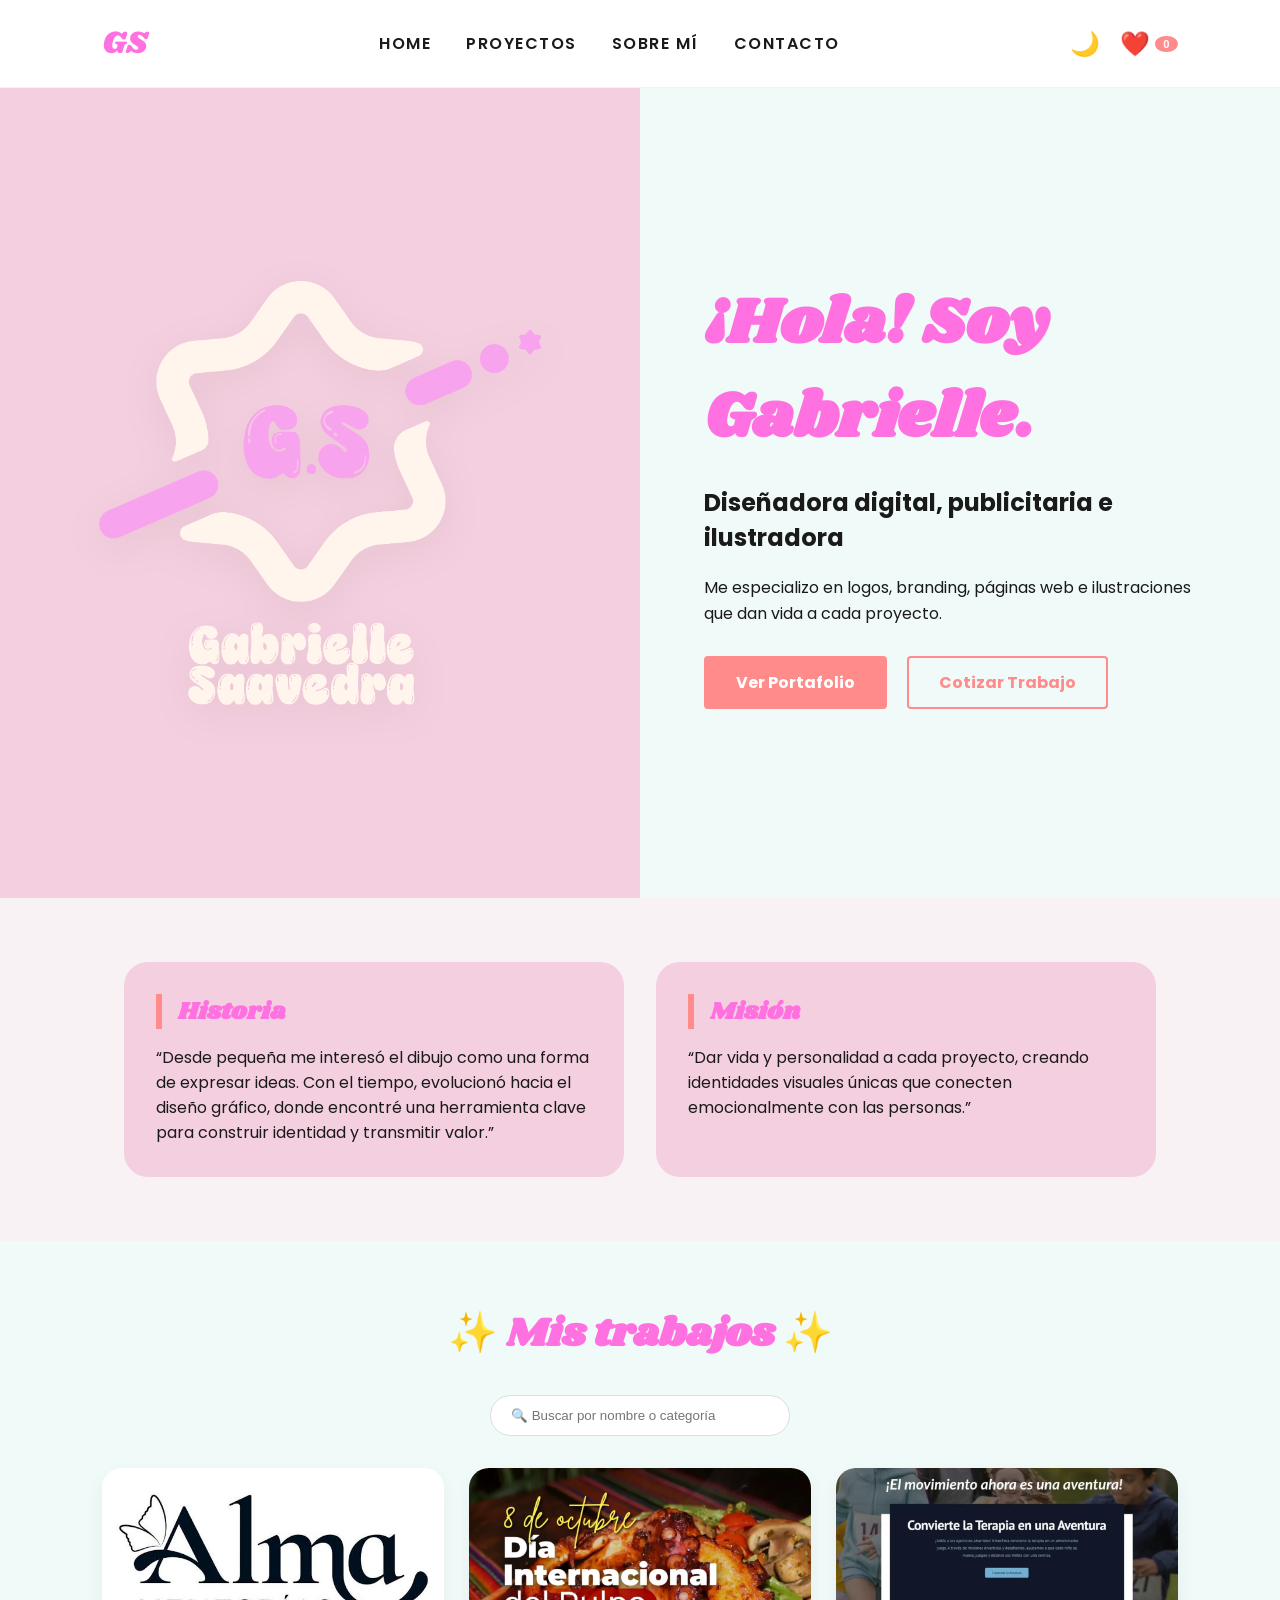
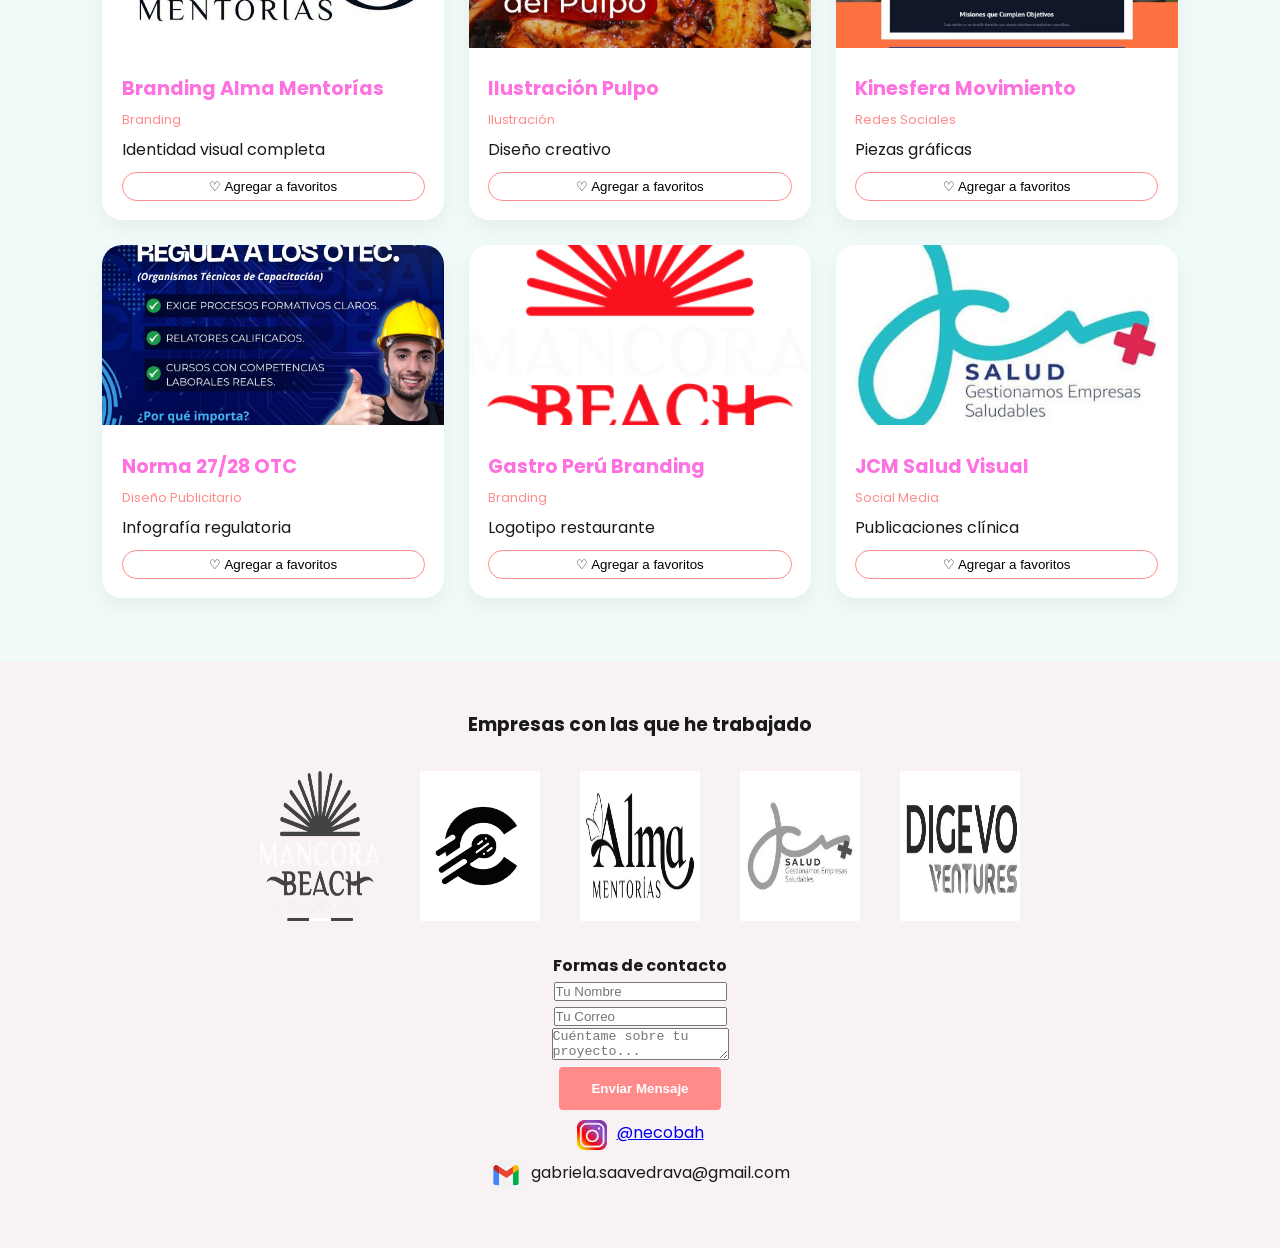
==== commit 5a6c81f2: "Corrige la estructura HTML y elimina el modal duplicado." ====
--- a/Pagina web Gabrielle/index.html
+++ b/Pagina web Gabrielle/index.html
@@ -67,20 +67,6 @@
 
 </main>
 
-<!-- Ventana Favoritos -->
-<div id="favModal" class="modal" role="dialog" aria-modal="true" aria-labelledby="modalTitle" aria-hidden="true">
-    <div class="modal-content">
-        <div class="modal-header">
-            <h2 id="modalTitle">❤️ Mis proyectos favoritos</h2>
-            <button id="closeModalBtn" class="close-modal" aria-label="Cerrar lista de favoritos">✖</button>
-        </div>
-        <div id="favoritesListContainer" class="favorites-list">
-            <!-- Lista dinámica -->
-        </div>
-        <p class="total-fav">Total: <span id="modalTotalFav">0</span></p>
-    </div>
-</div>
-
 <div id="favModal" class="modal" role="dialog" aria-modal="true" aria-labelledby="modalTitle" aria-hidden="true">
     <div class="modal-content">
         <div class="modal-header">
@@ -104,9 +90,26 @@
             <img src="assets/jcm.jpg" alt="JCM">
             <img src="assets/digevo.jpg" alt="Digevo">
         </div>
-    </section>
     <section class="contacto" id="contacto">
         <h4>Formas de contacto</h4>
+        
+        <form id="form-contacto" class="contacto-form">
+            <div class="campo">
+                <input type="text" id="nombreInput" placeholder="Tu Nombre" aria-label="Tu Nombre">
+                <span id="errorNombre" class="error-msg"></span>
+            </div>
+            <div class="campo">
+                <input type="email" id="emailInput" placeholder="Tu Correo" aria-label="Tu Correo">
+                <span id="errorEmail" class="error-msg"></span>
+            </div>
+            <div class="campo">
+                <textarea id="mensajeInput" placeholder="Cuéntame sobre tu proyecto..." aria-label="Mensaje"></textarea>
+                <span id="errorMensaje" class="error-msg"></span>
+            </div>
+            <button type="submit" class="btn btn-primary">Enviar Mensaje</button>
+            <div id="mensajeExito" class="exito-msg"></div>
+        </form>
+
         <div class="contacto-item">
             <img src="assets/instagram_PNG10.png" alt="Instagram" class="icono-contacto">
             <a href="https://www.instagram.com/necobah" target="_blank">@necobah</a>
